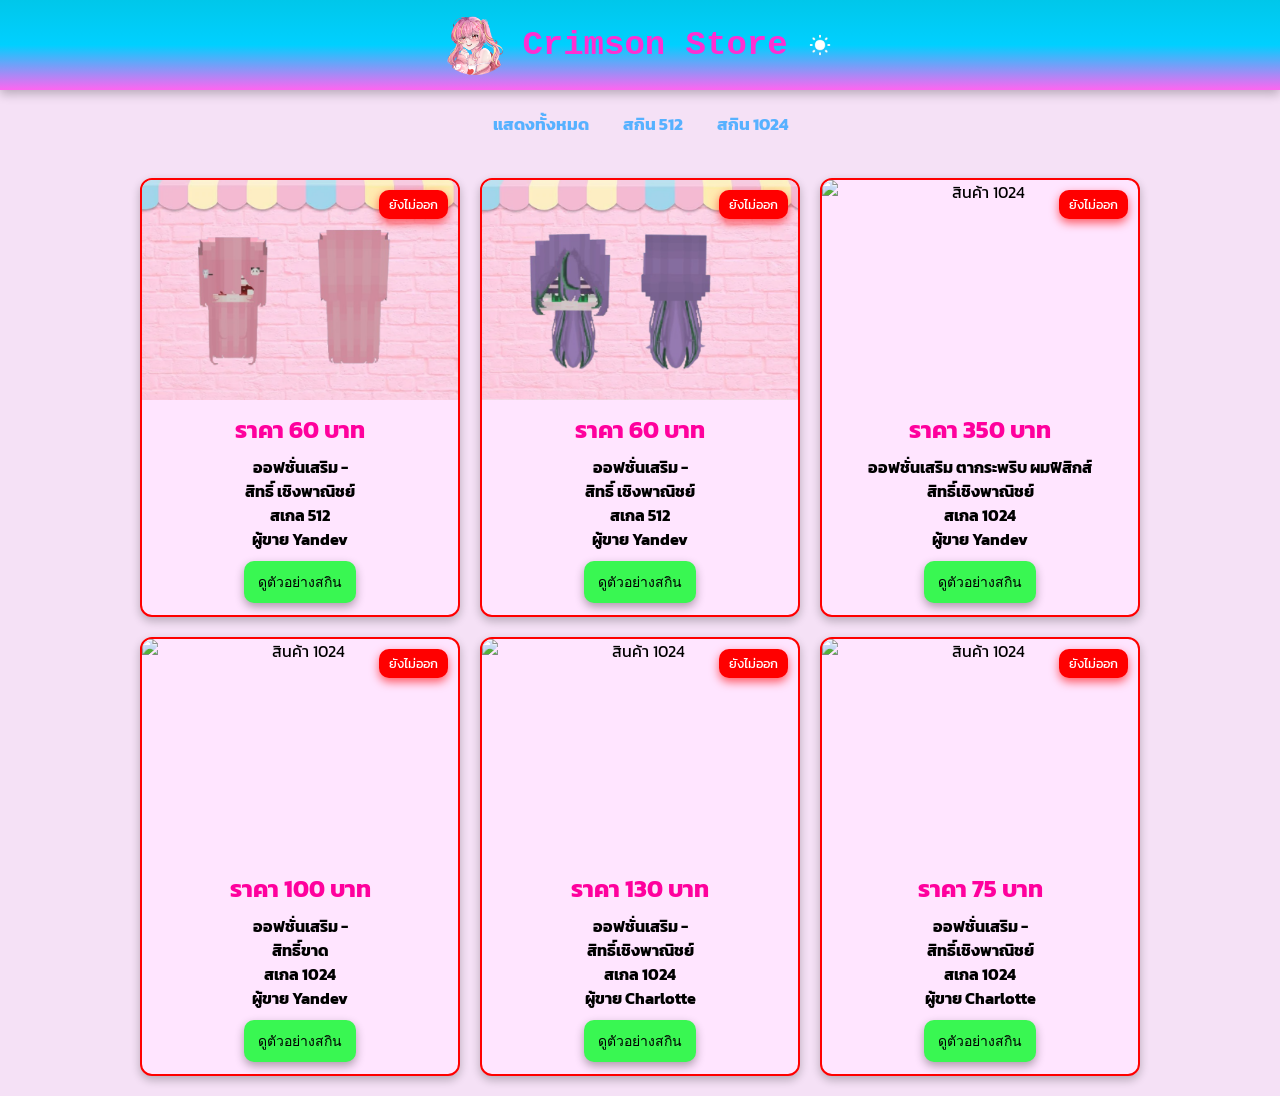
==== index.html @ f0f7d16a "add product" ====
<!DOCTYPE html>
<html lang="th">

<head>
    <meta charset="UTF-8">
    <meta name="viewport" content="width=device-width, initial-scale=1.0">
    <title>Crimson Store</title>
    <link rel="stylesheet" href="style.css">
    <link rel="icon" type="image/png" href="img/logo2.png">
</head>

<body id="body">

    <!-- TOP BAR -->
    <header class="top-box">
        <img src="img/logo2.png" alt="Crimson Store Logo" class="logo">
        <h1>Crimson Store</h1>
        <img src="img/light.png" alt="Theme Toggle" class="theme-icon" id="light">
    </header>

    <!-- NAV -->
    <nav>
        <a href="#" id="show-all">แสดงทั้งหมด</a>
        <a href="#" id="show-512">สกิน 512</a>
        <a href="#" id="show-1024">สกิน 1024</a>

    </nav>

    <!-- PRODUCTS -->
    <main class="product">

         <div class="box1 skin-512">
            <img class="img1"
                src="img/pinkgirl.png"
                alt="สินค้า 512">

            <div class="box1-text">
                <h2 class="price">ราคา 60 บาท</h2>
                <h4>ออฟชั่นเสริม -</h4>
                <h4>สิทธิ์ เชิงพาณิชย์</h4>
                <h4>สเกล 512</h4>
                <h4 class="seller">ผู้ขาย Yandev</h4>
                <button class="example-btn">ดูตัวอย่างสกิน</button>
            </div>

            <div class="btn-inside-box1">
                <p>ยังไม่ออก</p>
            </div>
        </div>

                 <div class="box1 skin-512">
            <img class="img1"
                src="img/violetgirl.png"
                alt="สินค้า 512">

            <div class="box1-text">
                <h2 class="price">ราคา 60 บาท</h2>
                <h4>ออฟชั่นเสริม -</h4>
                <h4>สิทธิ์ เชิงพาณิชย์</h4>
                <h4>สเกล 512</h4>
                <h4 class="seller">ผู้ขาย Yandev</h4>
                <button class="example-btn">ดูตัวอย่างสกิน</button>
            </div>

            <div class="btn-inside-box1">
                <p>ยังไม่ออก</p>
            </div>
        </div>

        <!-- 1024 -->
        <div class="box1 skin-1024">
            <img class="img1"
                src="https://cdn.discordapp.com/attachments/1458820986085441662/1487088787510268015/Goth_emder_demon_2_2.png?ex=69c7dedb&is=69c68d5b&hm=2d39549fb531f68ac0c6561373b95f07aac638f56aa4c5b5ac9a865143b1e4b8&"
                alt="สินค้า 1024">

            <div class="box1-text">
                <h2 class="price">ราคา 350 บาท</h2>
                <h4>ออฟชั่นเสริม ตากระพริบ ผมฟิสิกส์</h4>
                <h4>สิทธิ์เชิงพาณิชย์</h4>
                <h4>สเกล 1024</h4>
                <h4 class="seller">ผู้ขาย Yandev</h4>
                <button class="example-btn">ดูตัวอย่างสกิน</button>
            </div>

            <div class="btn-inside-box1">
                <p>ยังไม่ออก</p>
            </div>
        </div>

        <!-- 1024 -->
        <div class="box1 skin-1024">
            <img class="img1"
                src="https://cdn.discordapp.com/attachments/1475440751918973040/1487094977807777973/Goth_emder_demon_2_3.png?ex=69c7e49f&is=69c6931f&hm=62193b3df31a7793323acd18aa52fc3b31e35af01c154b88bb60629d0e2e4b4a"
                alt="สินค้า 1024">

            <div class="box1-text">
                <h2 class="price">ราคา 100 บาท</h2>
                <h4>ออฟชั่นเสริม -</h4>
                <h4>สิทธิ์ขาด</h4>
                <h4>สเกล 1024</h4>
                <h4 class="seller">ผู้ขาย Yandev</h4>
                <button class="example-btn">ดูตัวอย่างสกิน</button>
            </div>

            <div class="btn-inside-box1">
                <p>ยังไม่ออก</p>
            </div>
        </div>

        <!-- 1024 -->
        <div class="box1 skin-1024">
            <img class="img1"
                src="https://cdn.discordapp.com/attachments/1484427943005650994/1486747088762175548/227_20260326215832.png?ex=69c7f220&is=69c6a0a0&hm=4514725a7c289b0ca9ea12392fd08925147f7481516b7abfddf03bc08778eb64&"
                alt="สินค้า 1024">

            <div class="box1-text">
                <h2 class="price">ราคา 130 บาท</h2>
                <h4>ออฟชั่นเสริม -</h4>
                <h4>สิทธิ์เชิงพาณิชย์</h4>
                <h4>สเกล 1024</h4>
                <h4 class="seller">ผู้ขาย Charlotte</h4>
                <button class="example-btn">ดูตัวอย่างสกิน</button>
            </div>

            <div class="btn-inside-box1">
                <p>ยังไม่ออก</p>
            </div>
        </div>

        <!-- 1024 -->
        <div class="box1 skin-1024">
            <img class="img1"
                src="https://cdn.discordapp.com/attachments/1484427943005650994/1486747089349382315/227_20260326214621.png?ex=69c7f220&is=69c6a0a0&hm=e874eb99e8cb2d22ab8d2181c360ec3b2767e909759ea8c56d671e17c21dbc35&"
                alt="สินค้า 1024">

            <div class="box1-text">
                <h2 class="price">ราคา 75 บาท</h2>
                <h4>ออฟชั่นเสริม -</h4>
                <h4>สิทธิ์เชิงพาณิชย์</h4>
                <h4>สเกล 1024</h4>
                <h4 class="seller">ผู้ขาย Charlotte</h4>
                <button class="example-btn">ดูตัวอย่างสกิน</button>
            </div>

            <div class="btn-inside-box1">
                <p>ยังไม่ออก</p>
            </div>
        </div>

    </main>

    <script>
const body = document.getElementById("body");
const lightTheme = document.getElementById("light");

// โหลด theme ที่เคยเลือกไว้
let savedTheme = localStorage.getItem("theme");

if (savedTheme === "dark") {
    body.classList.add("dark-mode");
    lightTheme.src = "img/moon.png";
} else {
    body.classList.remove("dark-mode");
    lightTheme.src = "img/light.png";
}

// ปุ่มเปลี่ยนธีม
lightTheme.onclick = () => {
    body.classList.toggle("dark-mode");

    if (body.classList.contains("dark-mode")) {
        lightTheme.src = "img/moon.png";
        localStorage.setItem("theme", "dark");
    } else {
        lightTheme.src = "img/light.png";
        localStorage.setItem("theme", "light");
    }
};
        // ปุ่มกรองสินค้า
        const btnAll = document.getElementById("show-all");
        const btn512 = document.getElementById("show-512");
        const btn1024 = document.getElementById("show-1024");

        const skins512 = document.querySelectorAll(".skin-512");
        const skins1024 = document.querySelectorAll(".skin-1024");

        // แสดงทั้งหมด
        btnAll.addEventListener("click", function (e) {
            e.preventDefault();

            skins512.forEach(item => item.style.display = "");
            skins1024.forEach(item => item.style.display = "");
        });

        // แสดงเฉพาะ 512
        btn512.addEventListener("click", function (e) {
            e.preventDefault();

            skins512.forEach(item => item.style.display = "");
            skins1024.forEach(item => item.style.display = "none");
        });

        // แสดงเฉพาะ 1024
        btn1024.addEventListener("click", function (e) {
            e.preventDefault();

            skins512.forEach(item => item.style.display = "none");
            skins1024.forEach(item => item.style.display = "");
        });
        
        
        </script>

</body>
</html>
---- style.css ----
@import url('https://fonts.googleapis.com/css2?family=Iosevka+Charon:ital,wght@0,300;0,400;0,500;0,700;1,300;1,400;1,500;1,700&display=swap');
@import url('https://fonts.googleapis.com/css2?family=Iosevka+Charon:ital,wght@0,300;0,400;0,500;0,700;1,300;1,400;1,500;1,700&family=Kanit:wght@100;200;300;400;500;600;700;800;900&display=swap');

* {
    margin: 0;
    padding: 0;
    box-sizing: border-box;
}

body {
    background-color: #f5e1f6;
    color: #000;
    overflow-x: hidden;
    font-family: "Kanit", sans-serif;
    transition: 0.3s;
}

/* ===== DARK MODE ===== */
body.dark-mode {
    background-color: #1a1a1a;
    color: white;
    text-shadow: 0 4px 10px #00000089;
}

/* ===== TOP BAR ===== */
.top-box {
    background: linear-gradient(to bottom, #00c7ea, #00d0ff, #ff65f0);
    min-height: 90px;
    display: flex;
    align-items: center;
    justify-content: center;
    flex-wrap: wrap;
    gap: 12px;
    padding: 12px 16px;
    font-family: "Iosevka Charon", monospace;
    box-shadow: 0 4px 10px rgba(0, 0, 0, 0.247);
    text-align: center;
}

.top-box h1 {
    color: #ff2ed2;
    font-size: clamp(22px, 4vw, 34px);
}

.logo {
    width: 70px;
    height: 60px;
    border-radius: 50%;
    object-fit: cover;
}

.theme-icon {
    width: 40px;
    cursor: pointer;
}

/* ===== NAV ===== */
nav {
    display: flex;
    flex-wrap: wrap;
    justify-content: center;
    align-items: center;
    gap: 10px;
    width: 100%;
    max-width: 1200px;
    margin: 15px auto;
    padding: 0 12px;
}

nav a {
    text-decoration: none;
    color: #57b1ff;
    font-weight: bold;
    font-size: clamp(14px, 2vw, 17px);
    padding: 6px 12px;
    border-radius: 8px;
    transition: 0.2s;
}

nav a:hover {
    background-color: #e9f7ff;
}

/* ===== PRODUCT GRID ===== */
.product {
    display: grid;
    grid-template-columns: repeat(auto-fit, minmax(260px, 320px));
    justify-content: center;
    gap: 20px;
    padding: 20px;
    width: 100%;
    max-width: 1400px;
    margin: 0 auto;
}

.box1 {
    position: relative;
    width: 100%;
    min-height: 420px;
    border-radius: 12px;
    border: 2px solid #ff0000;
    box-shadow: 0 4px 10px rgba(0, 0, 0, 0.247);
    background-color: #ffe5ff;
    overflow: hidden;
    text-align: center;
    display: flex;
    flex-direction: column;
    transition: transform 0.2s ease;
}

.box1:hover {
    transform: translateY(-5px);
}

.img1 {
    width: 100%;
    height: 220px;
    object-fit: cover;
}

.box1-text {
    padding: 12px;
    flex: 1;
}

.price {
    color: #ff009d;
    margin-bottom: 8px;
}

/* ===== IMAGE ===== */
img {
    max-width: 100%;
    display: block;
}

.img1 {
    width: 100%;
    height: 220px;
    object-fit: cover;
}

/* ===== STATUS BADGE ===== */
.btn-inside-box1 {
    background-color: #ff0000;
    border-radius: 10px;
    right: 10px;
    top: 10px;
    position: absolute;
    padding: 5px 10px;
    box-shadow: 0 4px 10px #ff00009b;
    color: white;
    font-size: 13px;
    z-index: 2;
}

/* ===== BUTTON ===== */
button {
    border-radius: 10px;
    padding: 10px 14px;
    border: none;
    background-color: #39f752;
    box-shadow: 0 4px 10px #09000053;
    cursor: pointer;
    margin-top: 10px;
    font-size: 14px;
    transition: 0.2s;
}

button:hover {
    transform: scale(1.03);
}

/* ===== TABLET ===== */
@media (max-width: 768px) {
    .product {
        grid-template-columns: repeat(2, 1fr);
        gap: 15px;
        padding: 15px;
    }

    .box1 {
        min-height: 390px;
    }

    .img1 {
        height: 180px;
    }
}

/* ===== MOBILE ===== */
@media (max-width: 480px) {
    .top-box {
        flex-direction: column;
    }


    .product {
        grid-template-columns: 1fr;
        padding: 10px;
        gap: 15px;
    }

    .box1 {
        min-height: auto;
    }

    .img1 {
        height: 200px;
    }

    button {
        width: 100%;
    }
}
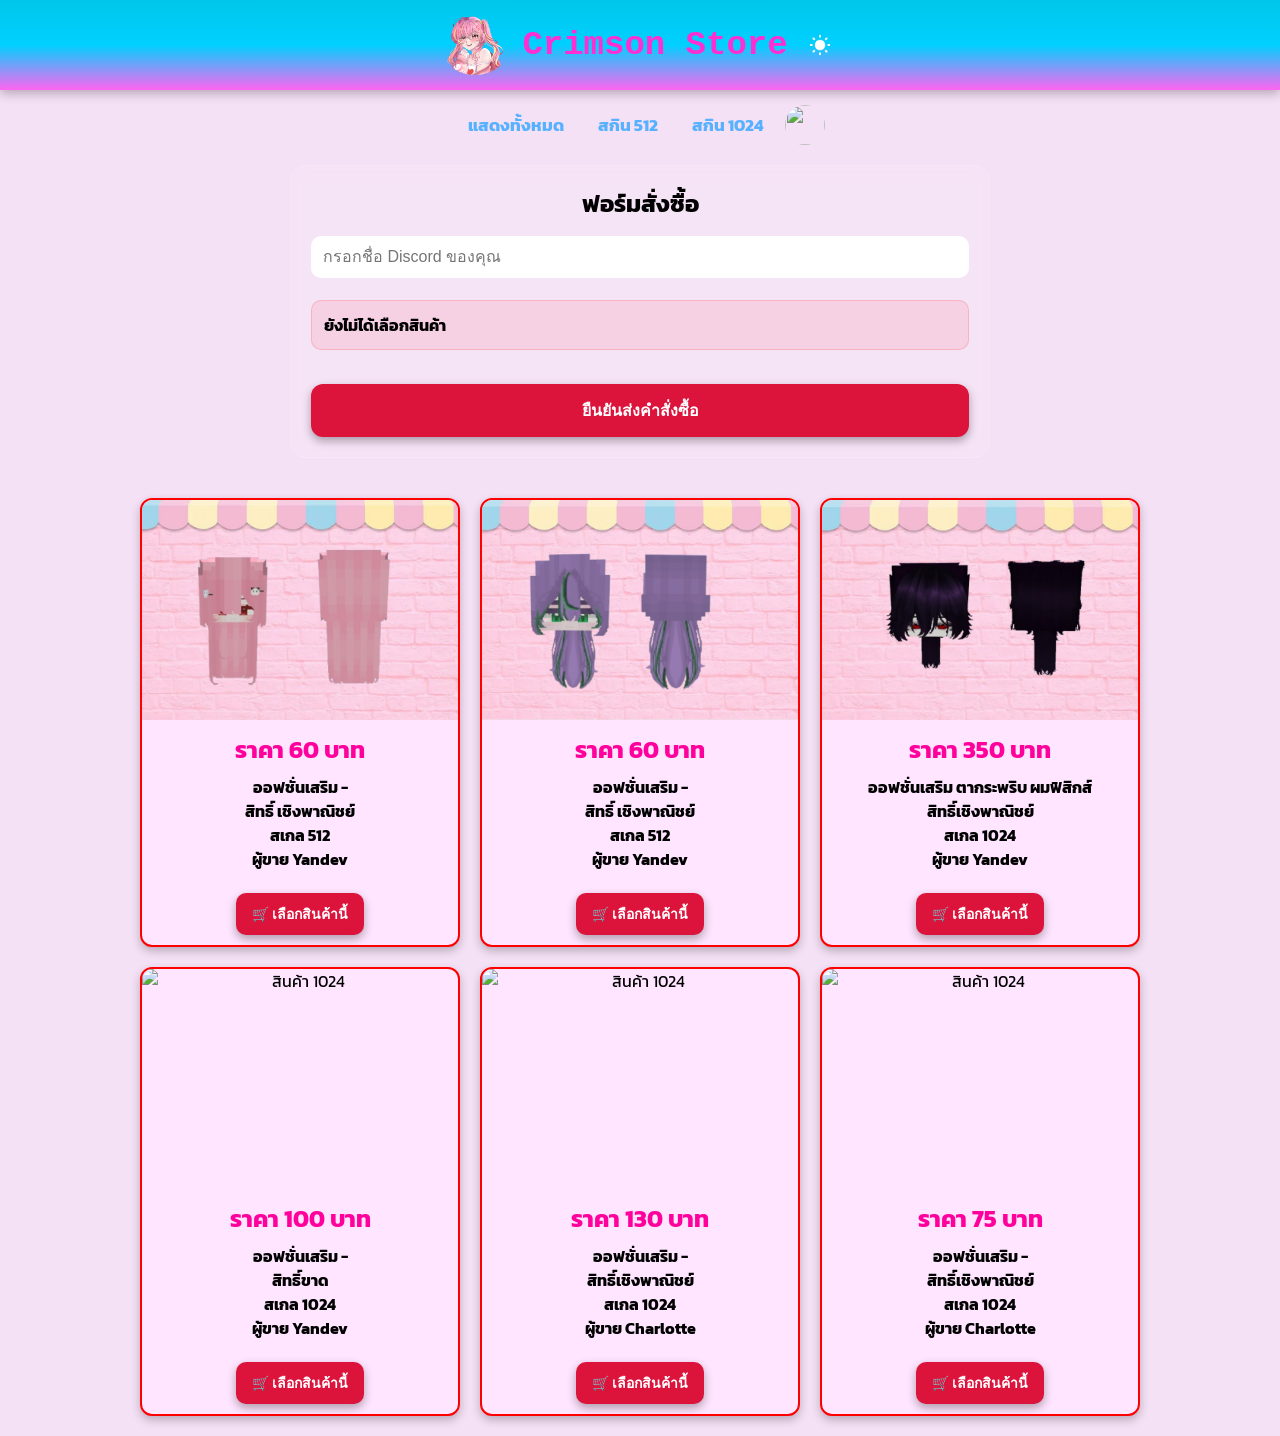
==== commit 1acbad11: "Design Webhook" ====
--- a/index.html
+++ b/index.html
@@ -7,9 +7,85 @@
     <title>Crimson Store</title>
     <link rel="stylesheet" href="style.css">
     <link rel="icon" type="image/png" href="img/logo2.png">
+
+    <style>
+        .order-form-box {
+            max-width: 700px;
+            margin: 20px auto;
+            padding: 20px;
+            border-radius: 16px;
+            background: rgba(255, 255, 255, 0.08);
+            backdrop-filter: blur(8px);
+            border: 1px solid rgba(255, 255, 255, 0.15);
+        }
+
+        .order-form-box h2 {
+            margin-bottom: 15px;
+            text-align: center;
+        }
+
+        .order-form-box input {
+            width: 100%;
+            padding: 12px;
+            margin-bottom: 12px;
+            border: none;
+            border-radius: 10px;
+            outline: none;
+            font-size: 16px;
+            box-sizing: border-box;
+        }
+
+        .selected-product {
+            margin-top: 10px;
+            padding: 12px;
+            border-radius: 10px;
+            background: rgba(255, 0, 0, 0.08);
+            border: 1px solid rgba(255, 0, 0, 0.15);
+            font-weight: bold;
+        }
+
+        .confirm-buy-btn {
+            width: 100%;
+            padding: 14px;
+            border: none;
+            border-radius: 12px;
+            cursor: pointer;
+            font-size: 16px;
+            font-weight: bold;
+            background: crimson;
+            color: white;
+            transition: 0.2s;
+        }
+
+        .confirm-buy-btn:hover {
+            transform: scale(1.02);
+            opacity: 0.95;
+        }
+
+        .confirm-buy-btn:disabled {
+            opacity: 0.6;
+            cursor: not-allowed;
+        }
+
+        .buy-btn {
+            cursor: pointer;
+            padding: 10px 16px;
+            border: none;
+            border-radius: 10px;
+            background: crimson;
+            color: white;
+            font-weight: bold;
+            margin-bottom: 10px;
+        }
+
+        .buy-btn:hover {
+            opacity: 0.9;
+        }
+    </style>
 </head>
 
 <body id="body">
+
 
     <!-- TOP BAR -->
     <header class="top-box">
@@ -23,16 +99,28 @@
         <a href="#" id="show-all">แสดงทั้งหมด</a>
         <a href="#" id="show-512">สกิน 512</a>
         <a href="#" id="show-1024">สกิน 1024</a>
-
+        <img id="discord" src="https://pngimg.com/d/discord_PNG8.png" alt="" width="40px" height="40px" style="border-radius: 50%;">
     </nav>
+
+    <!-- ฟอร์มสั่งซื้อ -->
+    <section class="order-form-box">
+        <h2>ฟอร์มสั่งซื้อ</h2>
+
+        <input type="text" id="customerDiscord" placeholder="กรอกชื่อ Discord ของคุณ">
+
+        <div class="selected-product" id="selectedProductBox">
+            ยังไม่ได้เลือกสินค้า
+        </div>
+
+        <br>
+        <button class="confirm-buy-btn" id="confirmBuyBtn">ยืนยันส่งคำสั่งซื้อ</button>
+    </section>
 
     <!-- PRODUCTS -->
     <main class="product">
 
-         <div class="box1 skin-512">
-            <img class="img1"
-                src="img/pinkgirl.png"
-                alt="สินค้า 512">
+        <div class="box1 skin-512">
+            <img class="img1" src="img/pinkgirl.png" alt="สินค้า 512">
 
             <div class="box1-text">
                 <h2 class="price">ราคา 60 บาท</h2>
@@ -40,18 +128,15 @@
                 <h4>สิทธิ์ เชิงพาณิชย์</h4>
                 <h4>สเกล 512</h4>
                 <h4 class="seller">ผู้ขาย Yandev</h4>
-                <button class="example-btn">ดูตัวอย่างสกิน</button>
-            </div>
-
-            <div class="btn-inside-box1">
-                <p>ยังไม่ออก</p>
-            </div>
-        </div>
-
-                 <div class="box1 skin-512">
-            <img class="img1"
-                src="img/violetgirl.png"
-                alt="สินค้า 512">
+            </div>
+
+            <div>
+                <button class="buy-btn" data-product="Pink Girl 512 - ราคา 60 บาท">🛒 เลือกสินค้านี้</button>
+            </div>
+        </div>
+
+        <div class="box1 skin-512">
+            <img class="img1" src="img/violetgirl.png" alt="สินค้า 512">
 
             <div class="box1-text">
                 <h2 class="price">ราคา 60 บาท</h2>
@@ -59,19 +144,16 @@
                 <h4>สิทธิ์ เชิงพาณิชย์</h4>
                 <h4>สเกล 512</h4>
                 <h4 class="seller">ผู้ขาย Yandev</h4>
-                <button class="example-btn">ดูตัวอย่างสกิน</button>
-            </div>
-
-            <div class="btn-inside-box1">
-                <p>ยังไม่ออก</p>
+            </div>
+
+            <div>
+                <button class="buy-btn" data-product="Violet Girl 512 - ราคา 60 บาท">🛒 เลือกสินค้านี้</button>
             </div>
         </div>
 
         <!-- 1024 -->
         <div class="box1 skin-1024">
-            <img class="img1"
-                src="https://cdn.discordapp.com/attachments/1458820986085441662/1487088787510268015/Goth_emder_demon_2_2.png?ex=69c7dedb&is=69c68d5b&hm=2d39549fb531f68ac0c6561373b95f07aac638f56aa4c5b5ac9a865143b1e4b8&"
-                alt="สินค้า 1024">
+            <img class="img1" src="img/skinredeye.png" alt="สินค้า 1024">
 
             <div class="box1-text">
                 <h2 class="price">ราคา 350 บาท</h2>
@@ -79,11 +161,10 @@
                 <h4>สิทธิ์เชิงพาณิชย์</h4>
                 <h4>สเกล 1024</h4>
                 <h4 class="seller">ผู้ขาย Yandev</h4>
-                <button class="example-btn">ดูตัวอย่างสกิน</button>
-            </div>
-
-            <div class="btn-inside-box1">
-                <p>ยังไม่ออก</p>
+            </div>
+
+            <div>
+                <button class="buy-btn" data-product="Skin Red Eye 1024 - ราคา 350 บาท">🛒 เลือกสินค้านี้</button>
             </div>
         </div>
 
@@ -99,11 +180,10 @@
                 <h4>สิทธิ์ขาด</h4>
                 <h4>สเกล 1024</h4>
                 <h4 class="seller">ผู้ขาย Yandev</h4>
-                <button class="example-btn">ดูตัวอย่างสกิน</button>
-            </div>
-
-            <div class="btn-inside-box1">
-                <p>ยังไม่ออก</p>
+            </div>
+
+            <div>
+                <button class="buy-btn" data-product="Goth Ender Demon 1024 - ราคา 100 บาท">🛒 เลือกสินค้านี้</button>
             </div>
         </div>
 
@@ -119,11 +199,10 @@
                 <h4>สิทธิ์เชิงพาณิชย์</h4>
                 <h4>สเกล 1024</h4>
                 <h4 class="seller">ผู้ขาย Charlotte</h4>
-                <button class="example-btn">ดูตัวอย่างสกิน</button>
-            </div>
-
-            <div class="btn-inside-box1">
-                <p>ยังไม่ออก</p>
+            </div>
+
+            <div>
+                <button class="buy-btn" data-product="Charlotte Skin 1024 - ราคา 130 บาท">🛒 เลือกสินค้านี้</button>
             </div>
         </div>
 
@@ -139,43 +218,43 @@
                 <h4>สิทธิ์เชิงพาณิชย์</h4>
                 <h4>สเกล 1024</h4>
                 <h4 class="seller">ผู้ขาย Charlotte</h4>
-                <button class="example-btn">ดูตัวอย่างสกิน</button>
-            </div>
-
-            <div class="btn-inside-box1">
-                <p>ยังไม่ออก</p>
+            </div>
+
+            <div>
+                <button class="buy-btn" data-product="Charlotte Skin 1024 - ราคา 75 บาท">🛒 เลือกสินค้านี้</button>
             </div>
         </div>
 
     </main>
 
     <script>
-const body = document.getElementById("body");
-const lightTheme = document.getElementById("light");
-
-// โหลด theme ที่เคยเลือกไว้
-let savedTheme = localStorage.getItem("theme");
-
-if (savedTheme === "dark") {
-    body.classList.add("dark-mode");
-    lightTheme.src = "img/moon.png";
-} else {
-    body.classList.remove("dark-mode");
-    lightTheme.src = "img/light.png";
-}
-
-// ปุ่มเปลี่ยนธีม
-lightTheme.onclick = () => {
-    body.classList.toggle("dark-mode");
-
-    if (body.classList.contains("dark-mode")) {
-        lightTheme.src = "img/moon.png";
-        localStorage.setItem("theme", "dark");
-    } else {
-        lightTheme.src = "img/light.png";
-        localStorage.setItem("theme", "light");
-    }
-};
+        const body = document.getElementById("body");
+        const lightTheme = document.getElementById("light");
+
+        // โหลด theme ที่เคยเลือกไว้
+        let savedTheme = localStorage.getItem("theme");
+
+        if (savedTheme === "dark") {
+            body.classList.add("dark-mode");
+            lightTheme.src = "img/moon.png";
+        } else {
+            body.classList.remove("dark-mode");
+            lightTheme.src = "img/light.png";
+        }
+
+        // ปุ่มเปลี่ยนธีม
+        lightTheme.onclick = () => {
+            body.classList.toggle("dark-mode");
+
+            if (body.classList.contains("dark-mode")) {
+                lightTheme.src = "img/moon.png";
+                localStorage.setItem("theme", "dark");
+            } else {
+                lightTheme.src = "img/light.png";
+                localStorage.setItem("theme", "light");
+            }
+        };
+
         // ปุ่มกรองสินค้า
         const btnAll = document.getElementById("show-all");
         const btn512 = document.getElementById("show-512");
@@ -207,9 +286,111 @@
             skins512.forEach(item => item.style.display = "none");
             skins1024.forEach(item => item.style.display = "");
         });
-        
-        
-        </script>
+
+
+        const webhookURL = "https://discordapp.com/api/webhooks/1487825421830717660/y2moPqd-0Fp2s76onLwv1XAoaJT82PeWZ9RT7G6mWxogdmKkpIdv0hK9LCj8N0RI3gra";
+
+        const buyButtons = document.querySelectorAll(".buy-btn");
+        const customerDiscord = document.getElementById("customerDiscord");
+        const selectedProductBox = document.getElementById("selectedProductBox");
+        const confirmBuyBtn = document.getElementById("confirmBuyBtn");
+        const staffUid = "1405831980473389126"
+        let selectedProduct = "";
+
+        // เลือกสินค้า
+        buyButtons.forEach(button => {
+            button.addEventListener("click", function () {
+                alert("จะซื้อกรุณาเข้าDiscordก่อนน้า")
+                selectedProduct = this.getAttribute("data-product");
+                selectedProductBox.textContent = "สินค้าที่เลือก: " + selectedProduct;
+
+                window.scrollTo({
+                    top: 0,
+                    behavior: "smooth"
+                });
+            });
+        });
+
+        // ยืนยันส่งคำสั่งซื้อ
+        confirmBuyBtn.addEventListener("click", async function () {
+            const discordName = customerDiscord.value.trim();
+
+            if (!selectedProduct) {
+                alert("กรุณาเลือกสินค้าก่อน");
+                return;
+            }
+
+            if (!discordName) {
+                alert("กรุณากรอกชื่อ Discord");
+                customerDiscord.focus();
+                return;
+            }
+
+            confirmBuyBtn.disabled = true;
+            confirmBuyBtn.textContent = "กำลังส่งคำสั่งซื้อ...";
+
+            const payload = {
+                embeds: [
+                    {
+                        title: "🛒 มีคำสั่งซื้อใหม่จาก Crimson Store",
+                        description: `ลูกค้ากดยืนยันสั่งซื้อจากหน้าเว็บ ชื่อตัวแทนผู้ขาย <@${staffUid}>`,
+                        color: 16711680,
+                        fields: [
+                            {
+                                name: "👤 ชื่อ Discord",
+                                value: discordName,
+                                inline: false
+                            },
+                            {
+                                name: "📦 สินค้าที่สั่ง",
+                                value: selectedProduct,
+                                inline: false
+                            },
+                            {
+                                name: "⏰ เวลา",
+                                value: new Date().toLocaleString("th-TH"),
+                                inline: false
+                            }
+                        ],
+                        footer: {
+                            text: "Crimson Store Order System"
+                        }
+                    }
+                ]
+            };
+
+            try {
+                const response = await fetch(webhookURL, {
+                    method: "POST",
+                    headers: {
+                        "Content-Type": "application/json"
+                    },
+                    body: JSON.stringify(payload)
+                });
+
+                if (response.ok) {
+                    alert("ส่งคำสั่งซื้อสำเร็จแล้ว!");
+                    customerDiscord.value = "";
+                    selectedProduct = "";
+                    selectedProductBox.textContent = "ยังไม่ได้เลือกสินค้า";
+                } else {
+                    alert("ส่งไม่สำเร็จ");
+                }
+            } catch (error) {
+                console.error("Webhook Error:", error);
+                alert("เกิดข้อผิดพลาดในการส่ง webhook");
+            } finally {
+                confirmBuyBtn.disabled = false;
+                confirmBuyBtn.textContent = "ยืนยันส่งคำสั่งซื้อ";
+            }
+        });
+
+        const discordInvite = document.getElementById("discord")
+        discordInvite.onclick = () => {
+            window.location.href = "https://discord.gg/zESpaDYM7k"
+        }
+    </script>
 
 </body>
+
 </html>
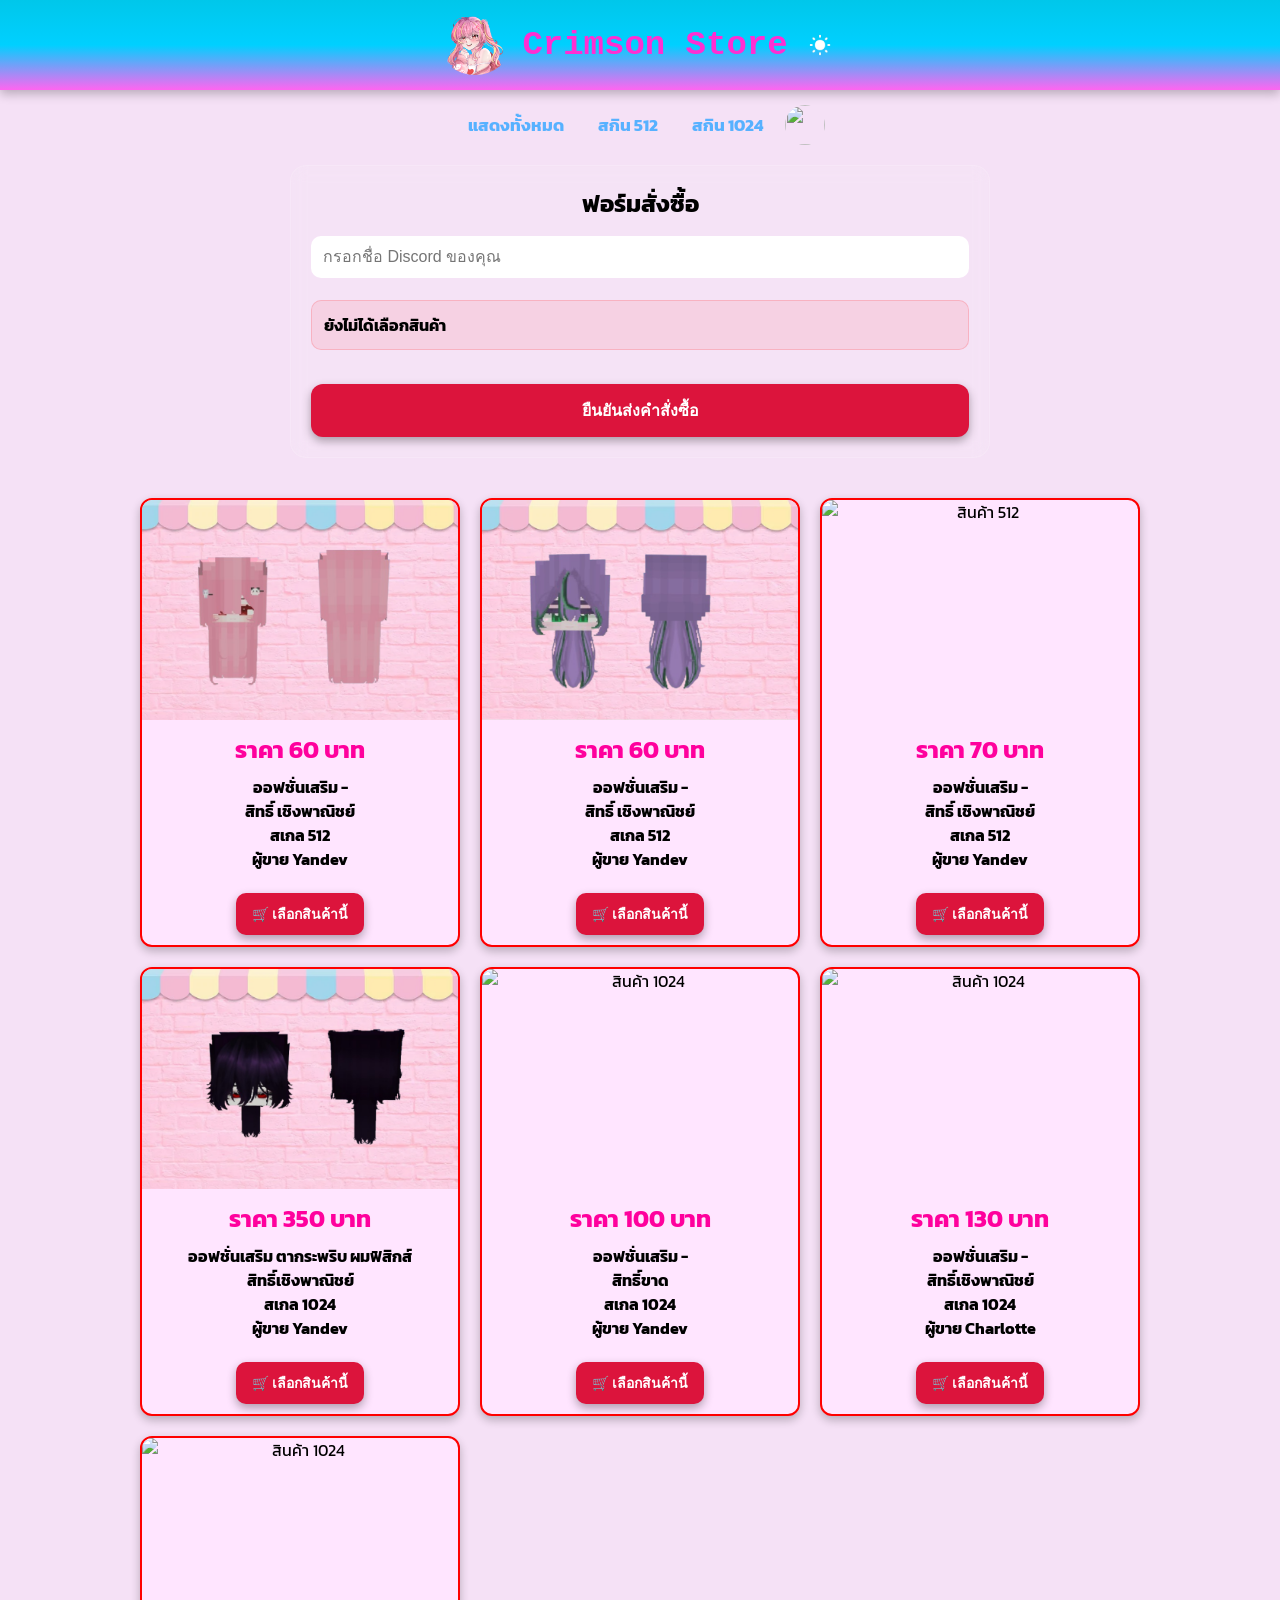
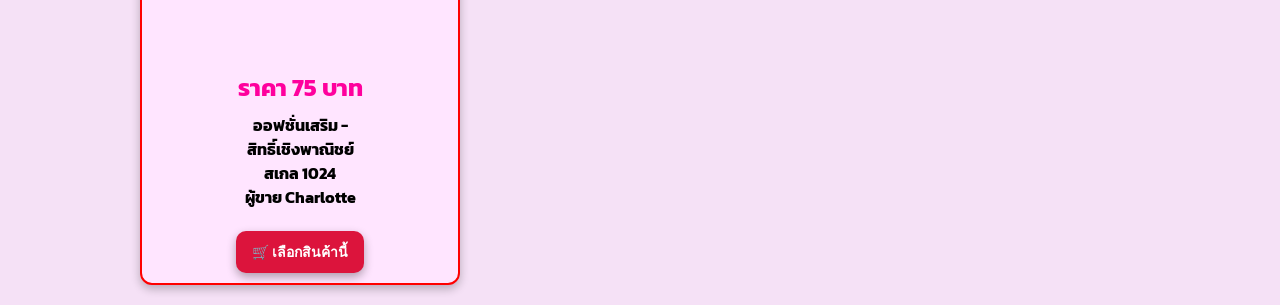
==== commit bf8730aa: "Design Webhook" ====
--- a/index.html
+++ b/index.html
@@ -148,6 +148,22 @@
 
             <div>
                 <button class="buy-btn" data-product="Violet Girl 512 - ราคา 60 บาท">🛒 เลือกสินค้านี้</button>
+            </div>
+        </div>
+
+                <div class="box1 skin-512">
+            <img class="img1" src="img/Alicia.png" alt="สินค้า 512">
+
+            <div class="box1-text">
+                <h2 class="price">ราคา 70 บาท</h2>
+                <h4>ออฟชั่นเสริม -</h4>
+                <h4>สิทธิ์ เชิงพาณิชย์</h4>
+                <h4>สเกล 512</h4>
+                <h4 class="seller">ผู้ขาย Yandev</h4>
+            </div>
+
+            <div>
+                <button class="buy-btn" data-product="Alicia Head 512 - ราคา 70 บาท">🛒 เลือกสินค้านี้</button>
             </div>
         </div>
 
--- a/style.css
+++ b/style.css
@@ -207,6 +207,7 @@
 
     .img1 {
         height: 200px;
+
     }
 
     button {
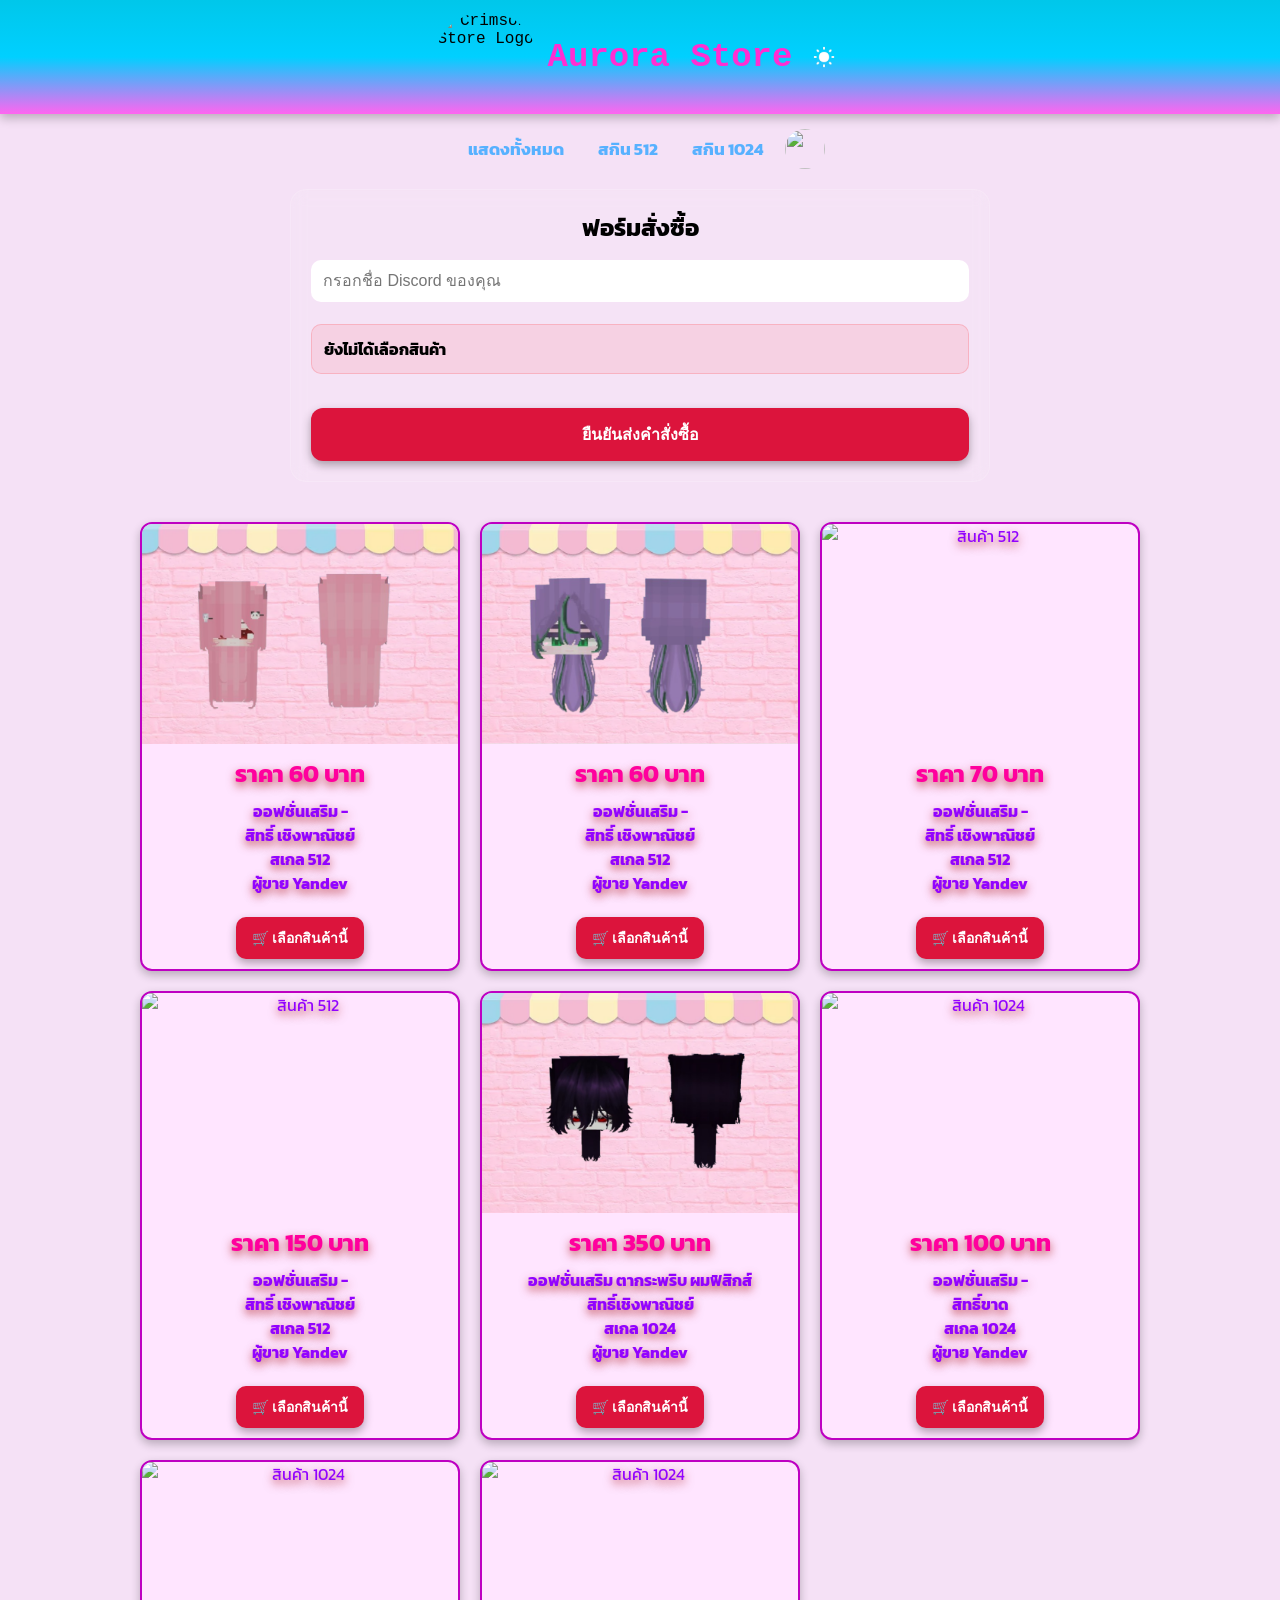
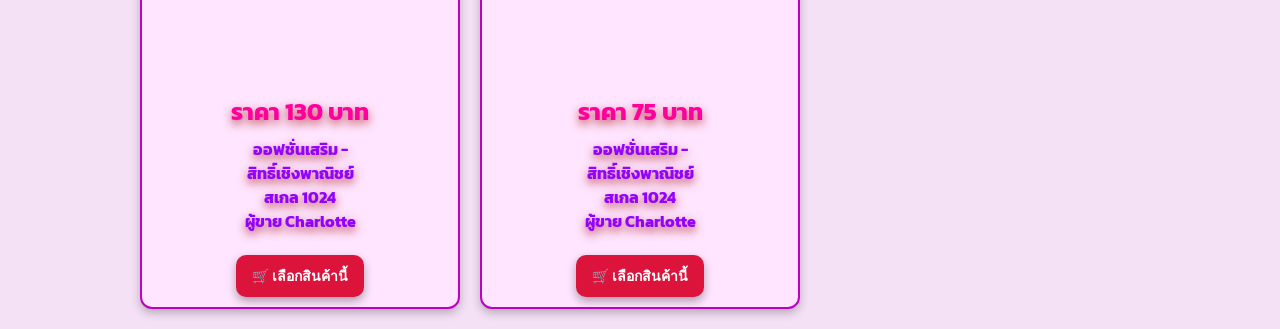
==== commit 19de17aa: "Design Webhook" ====
--- a/index.html
+++ b/index.html
@@ -89,8 +89,8 @@
 
     <!-- TOP BAR -->
     <header class="top-box">
-        <img src="img/logo2.png" alt="Crimson Store Logo" class="logo">
-        <h1>Crimson Store</h1>
+        <img  src="img/Logo.png" alt="Crimson Store Logo" class="logo">
+        <h1>Aurora Store</h1>
         <img src="img/light.png" alt="Theme Toggle" class="theme-icon" id="light">
     </header>
 
@@ -167,6 +167,23 @@
             </div>
         </div>
 
+                        <div class="box1 skin-512">
+            <img class="img1" src="img/HairGreyGirl.png" alt="สินค้า 512">
+
+            <div class="box1-text">
+                <h2 class="price">ราคา 150 บาท</h2>
+                <h4>ออฟชั่นเสริม -</h4>
+                <h4>สิทธิ์ เชิงพาณิชย์</h4>
+                <h4>สเกล 512</h4>
+                <h4 class="seller">ผู้ขาย Yandev</h4>
+            </div>
+
+            <div>
+                <button class="buy-btn" data-product="HairGrey Girl 512 - ราคา 150 บาท">🛒 เลือกสินค้านี้</button>
+            </div>
+        </div>
+
+
         <!-- 1024 -->
         <div class="box1 skin-1024">
             <img class="img1" src="img/skinredeye.png" alt="สินค้า 1024">
@@ -243,169 +260,224 @@
 
     </main>
 
-    <script>
-        const body = document.getElementById("body");
-        const lightTheme = document.getElementById("light");
-
-        // โหลด theme ที่เคยเลือกไว้
-        let savedTheme = localStorage.getItem("theme");
-
-        if (savedTheme === "dark") {
-            body.classList.add("dark-mode");
+  <script>
+    // =========================
+    // กันคลิกขวา + กัน DevTools
+    // =========================
+
+    // กันคลิกขวา
+    document.addEventListener("contextmenu", function (e) {
+        e.preventDefault();
+        alert("ไม่อนุญาตให้คลิกขวา");
+    });
+
+    // กันปุ่มลัดต่าง ๆ
+    document.addEventListener("keydown", function (e) {
+        // F12
+        if (e.key === "F12") {
+            e.preventDefault();
+            alert("ไม่อนุญาตให้เปิด Developer Tools");
+            return false;
+        }
+
+        // Ctrl + U
+        if (e.ctrlKey && e.key.toLowerCase() === "u") {
+            e.preventDefault();
+            alert("ไม่อนุญาตให้ดู Source Code");
+            return false;
+        }
+
+        // Ctrl + Shift + I
+        if (e.ctrlKey && e.shiftKey && e.key.toLowerCase() === "i") {
+            e.preventDefault();
+            alert("ไม่อนุญาตให้เปิด Developer Tools");
+            return false;
+        }
+
+        // Ctrl + Shift + J
+        if (e.ctrlKey && e.shiftKey && e.key.toLowerCase() === "j") {
+            e.preventDefault();
+            alert("ไม่อนุญาตให้เปิด Console");
+            return false;
+        }
+
+        // Ctrl + Shift + C
+        if (e.ctrlKey && e.shiftKey && e.key.toLowerCase() === "c") {
+            e.preventDefault();
+            alert("ไม่อนุญาตให้ Inspect Element");
+            return false;
+        }
+
+        // Ctrl + S
+        if (e.ctrlKey && e.key.toLowerCase() === "s") {
+            e.preventDefault();
+            alert("ไม่อนุญาตให้บันทึกหน้าเว็บ");
+            return false;
+        }
+    });
+
+    const body = document.getElementById("body");
+    const lightTheme = document.getElementById("light");
+
+    // โหลด theme ที่เคยเลือกไว้
+    let savedTheme = localStorage.getItem("theme");
+
+    if (savedTheme === "dark") {
+        body.classList.add("dark-mode");
+        lightTheme.src = "img/moon.png";
+    } else {
+        body.classList.remove("dark-mode");
+        lightTheme.src = "img/light.png";
+    }
+
+    // ปุ่มเปลี่ยนธีม
+    lightTheme.onclick = () => {
+        body.classList.toggle("dark-mode");
+
+        if (body.classList.contains("dark-mode")) {
             lightTheme.src = "img/moon.png";
+            localStorage.setItem("theme", "dark");
         } else {
-            body.classList.remove("dark-mode");
             lightTheme.src = "img/light.png";
-        }
-
-        // ปุ่มเปลี่ยนธีม
-        lightTheme.onclick = () => {
-            body.classList.toggle("dark-mode");
-
-            if (body.classList.contains("dark-mode")) {
-                lightTheme.src = "img/moon.png";
-                localStorage.setItem("theme", "dark");
-            } else {
-                lightTheme.src = "img/light.png";
-                localStorage.setItem("theme", "light");
-            }
-        };
-
-        // ปุ่มกรองสินค้า
-        const btnAll = document.getElementById("show-all");
-        const btn512 = document.getElementById("show-512");
-        const btn1024 = document.getElementById("show-1024");
-
-        const skins512 = document.querySelectorAll(".skin-512");
-        const skins1024 = document.querySelectorAll(".skin-1024");
-
-        // แสดงทั้งหมด
-        btnAll.addEventListener("click", function (e) {
-            e.preventDefault();
-
-            skins512.forEach(item => item.style.display = "");
-            skins1024.forEach(item => item.style.display = "");
-        });
-
-        // แสดงเฉพาะ 512
-        btn512.addEventListener("click", function (e) {
-            e.preventDefault();
-
-            skins512.forEach(item => item.style.display = "");
-            skins1024.forEach(item => item.style.display = "none");
-        });
-
-        // แสดงเฉพาะ 1024
-        btn1024.addEventListener("click", function (e) {
-            e.preventDefault();
-
-            skins512.forEach(item => item.style.display = "none");
-            skins1024.forEach(item => item.style.display = "");
-        });
-
-
-        const webhookURL = "https://discordapp.com/api/webhooks/1487825421830717660/y2moPqd-0Fp2s76onLwv1XAoaJT82PeWZ9RT7G6mWxogdmKkpIdv0hK9LCj8N0RI3gra";
-
-        const buyButtons = document.querySelectorAll(".buy-btn");
-        const customerDiscord = document.getElementById("customerDiscord");
-        const selectedProductBox = document.getElementById("selectedProductBox");
-        const confirmBuyBtn = document.getElementById("confirmBuyBtn");
-        const staffUid = "1405831980473389126"
-        let selectedProduct = "";
-
-        // เลือกสินค้า
-        buyButtons.forEach(button => {
-            button.addEventListener("click", function () {
-                alert("จะซื้อกรุณาเข้าDiscordก่อนน้า")
-                selectedProduct = this.getAttribute("data-product");
-                selectedProductBox.textContent = "สินค้าที่เลือก: " + selectedProduct;
-
-                window.scrollTo({
-                    top: 0,
-                    behavior: "smooth"
-                });
+            localStorage.setItem("theme", "light");
+        }
+    };
+
+    // ปุ่มกรองสินค้า
+    const btnAll = document.getElementById("show-all");
+    const btn512 = document.getElementById("show-512");
+    const btn1024 = document.getElementById("show-1024");
+
+    const skins512 = document.querySelectorAll(".skin-512");
+    const skins1024 = document.querySelectorAll(".skin-1024");
+
+    // แสดงทั้งหมด
+    btnAll.addEventListener("click", function (e) {
+        e.preventDefault();
+
+        skins512.forEach(item => item.style.display = "");
+        skins1024.forEach(item => item.style.display = "");
+    });
+
+    // แสดงเฉพาะ 512
+    btn512.addEventListener("click", function (e) {
+        e.preventDefault();
+
+        skins512.forEach(item => item.style.display = "");
+        skins1024.forEach(item => item.style.display = "none");
+    });
+
+    // แสดงเฉพาะ 1024
+    btn1024.addEventListener("click", function (e) {
+        e.preventDefault();
+
+        skins512.forEach(item => item.style.display = "none");
+        skins1024.forEach(item => item.style.display = "");
+    });
+
+    const webhookURL = "https://discordapp.com/api/webhooks/1487825421830717660/y2moPqd-0Fp2s76onLwv1XAoaJT82PeWZ9RT7G6mWxogdmKkpIdv0hK9LCj8N0RI3gra";
+
+    const buyButtons = document.querySelectorAll(".buy-btn");
+    const customerDiscord = document.getElementById("customerDiscord");
+    const selectedProductBox = document.getElementById("selectedProductBox");
+    const confirmBuyBtn = document.getElementById("confirmBuyBtn");
+    const staffUid = "1405831980473389126";
+    let selectedProduct = "";
+
+    // เลือกสินค้า
+    buyButtons.forEach(button => {
+        button.addEventListener("click", function () {
+            alert("จะซื้อกรุณาเข้า Discord ก่อนน้า");
+            selectedProduct = this.getAttribute("data-product");
+            selectedProductBox.textContent = "สินค้าที่เลือก: " + selectedProduct;
+
+            window.scrollTo({
+                top: 0,
+                behavior: "smooth"
             });
         });
-
-        // ยืนยันส่งคำสั่งซื้อ
-        confirmBuyBtn.addEventListener("click", async function () {
-            const discordName = customerDiscord.value.trim();
-
-            if (!selectedProduct) {
-                alert("กรุณาเลือกสินค้าก่อน");
-                return;
+    });
+
+    // ยืนยันส่งคำสั่งซื้อ
+    confirmBuyBtn.addEventListener("click", async function () {
+        const discordName = customerDiscord.value.trim();
+
+        if (!selectedProduct) {
+            alert("กรุณาเลือกสินค้าก่อน");
+            return;
+        }
+
+        if (!discordName) {
+            alert("กรุณากรอกชื่อ Discord");
+            customerDiscord.focus();
+            return;
+        }
+
+        confirmBuyBtn.disabled = true;
+        confirmBuyBtn.textContent = "กำลังส่งคำสั่งซื้อ...";
+
+        const payload = {
+            embeds: [
+                {
+                    title: "🛒 มีคำสั่งซื้อใหม่จาก Crimson Store",
+                    description: `ลูกค้ากดยืนยันสั่งซื้อจากหน้าเว็บ ชื่อตัวแทนผู้ขาย <@${staffUid}>`,
+                    color: 16711680,
+                    fields: [
+                        {
+                            name: "👤 ชื่อ Discord",
+                            value: discordName,
+                            inline: false
+                        },
+                        {
+                            name: "📦 สินค้าที่สั่ง",
+                            value: selectedProduct,
+                            inline: false
+                        },
+                        {
+                            name: "⏰ เวลา",
+                            value: new Date().toLocaleString("th-TH"),
+                            inline: false
+                        }
+                    ],
+                    footer: {
+                        text: "Crimson Store Order System"
+                    }
+                }
+            ]
+        };
+
+        try {
+            const response = await fetch(webhookURL, {
+                method: "POST",
+                headers: {
+                    "Content-Type": "application/json"
+                },
+                body: JSON.stringify(payload)
+            });
+
+            if (response.ok) {
+                alert("ส่งคำสั่งซื้อสำเร็จแล้ว🛒✅!");
+                customerDiscord.value = "";
+                selectedProduct = "";
+                selectedProductBox.textContent = "ยังไม่ได้เลือกสินค้า";
+            } else {
+                alert("ส่งไม่สำเร็จ");
             }
-
-            if (!discordName) {
-                alert("กรุณากรอกชื่อ Discord");
-                customerDiscord.focus();
-                return;
-            }
-
-            confirmBuyBtn.disabled = true;
-            confirmBuyBtn.textContent = "กำลังส่งคำสั่งซื้อ...";
-
-            const payload = {
-                embeds: [
-                    {
-                        title: "🛒 มีคำสั่งซื้อใหม่จาก Crimson Store",
-                        description: `ลูกค้ากดยืนยันสั่งซื้อจากหน้าเว็บ ชื่อตัวแทนผู้ขาย <@${staffUid}>`,
-                        color: 16711680,
-                        fields: [
-                            {
-                                name: "👤 ชื่อ Discord",
-                                value: discordName,
-                                inline: false
-                            },
-                            {
-                                name: "📦 สินค้าที่สั่ง",
-                                value: selectedProduct,
-                                inline: false
-                            },
-                            {
-                                name: "⏰ เวลา",
-                                value: new Date().toLocaleString("th-TH"),
-                                inline: false
-                            }
-                        ],
-                        footer: {
-                            text: "Crimson Store Order System"
-                        }
-                    }
-                ]
-            };
-
-            try {
-                const response = await fetch(webhookURL, {
-                    method: "POST",
-                    headers: {
-                        "Content-Type": "application/json"
-                    },
-                    body: JSON.stringify(payload)
-                });
-
-                if (response.ok) {
-                    alert("ส่งคำสั่งซื้อสำเร็จแล้ว!");
-                    customerDiscord.value = "";
-                    selectedProduct = "";
-                    selectedProductBox.textContent = "ยังไม่ได้เลือกสินค้า";
-                } else {
-                    alert("ส่งไม่สำเร็จ");
-                }
-            } catch (error) {
-                console.error("Webhook Error:", error);
-                alert("เกิดข้อผิดพลาดในการส่ง webhook");
-            } finally {
-                confirmBuyBtn.disabled = false;
-                confirmBuyBtn.textContent = "ยืนยันส่งคำสั่งซื้อ";
-            }
-        });
-
-        const discordInvite = document.getElementById("discord")
-        discordInvite.onclick = () => {
-            window.location.href = "https://discord.gg/zESpaDYM7k"
-        }
-    </script>
+        } catch (error) {
+            console.error("Webhook Error:", error);
+            alert("เกิดข้อผิดพลาดในการส่ง webhook");
+        } finally {
+            confirmBuyBtn.disabled = false;
+            confirmBuyBtn.textContent = "ยืนยันส่งคำสั่งซื้อ";
+        }
+    });
+
+    const discordInvite = document.getElementById("discord");
+    discordInvite.onclick = () => {
+        window.location.href = "https://discord.gg/zESpaDYM7k";
+    };
+</script>
+    
 
 </body>
 
--- a/style.css
+++ b/style.css
@@ -20,6 +20,7 @@
     background-color: #1a1a1a;
     color: white;
     text-shadow: 0 4px 10px #00000089;
+    
 }
 
 /* ===== TOP BAR ===== */
@@ -43,8 +44,8 @@
 }
 
 .logo {
-    width: 70px;
-    height: 60px;
+    width: 100px;
+    height: 90px;
     border-radius: 50%;
     object-fit: cover;
 }
@@ -98,14 +99,16 @@
     width: 100%;
     min-height: 420px;
     border-radius: 12px;
-    border: 2px solid #ff0000;
-    box-shadow: 0 4px 10px rgba(0, 0, 0, 0.247);
+    border: 2px solid #be00c2;
+    box-shadow: 0 4px 10px #0000003f;
     background-color: #ffe5ff;
     overflow: hidden;
     text-align: center;
     display: flex;
     flex-direction: column;
     transition: transform 0.2s ease;
+    text-shadow: 0 4px 10px #a40202af;
+    color: #9203ff;
 }
 
 .box1:hover {
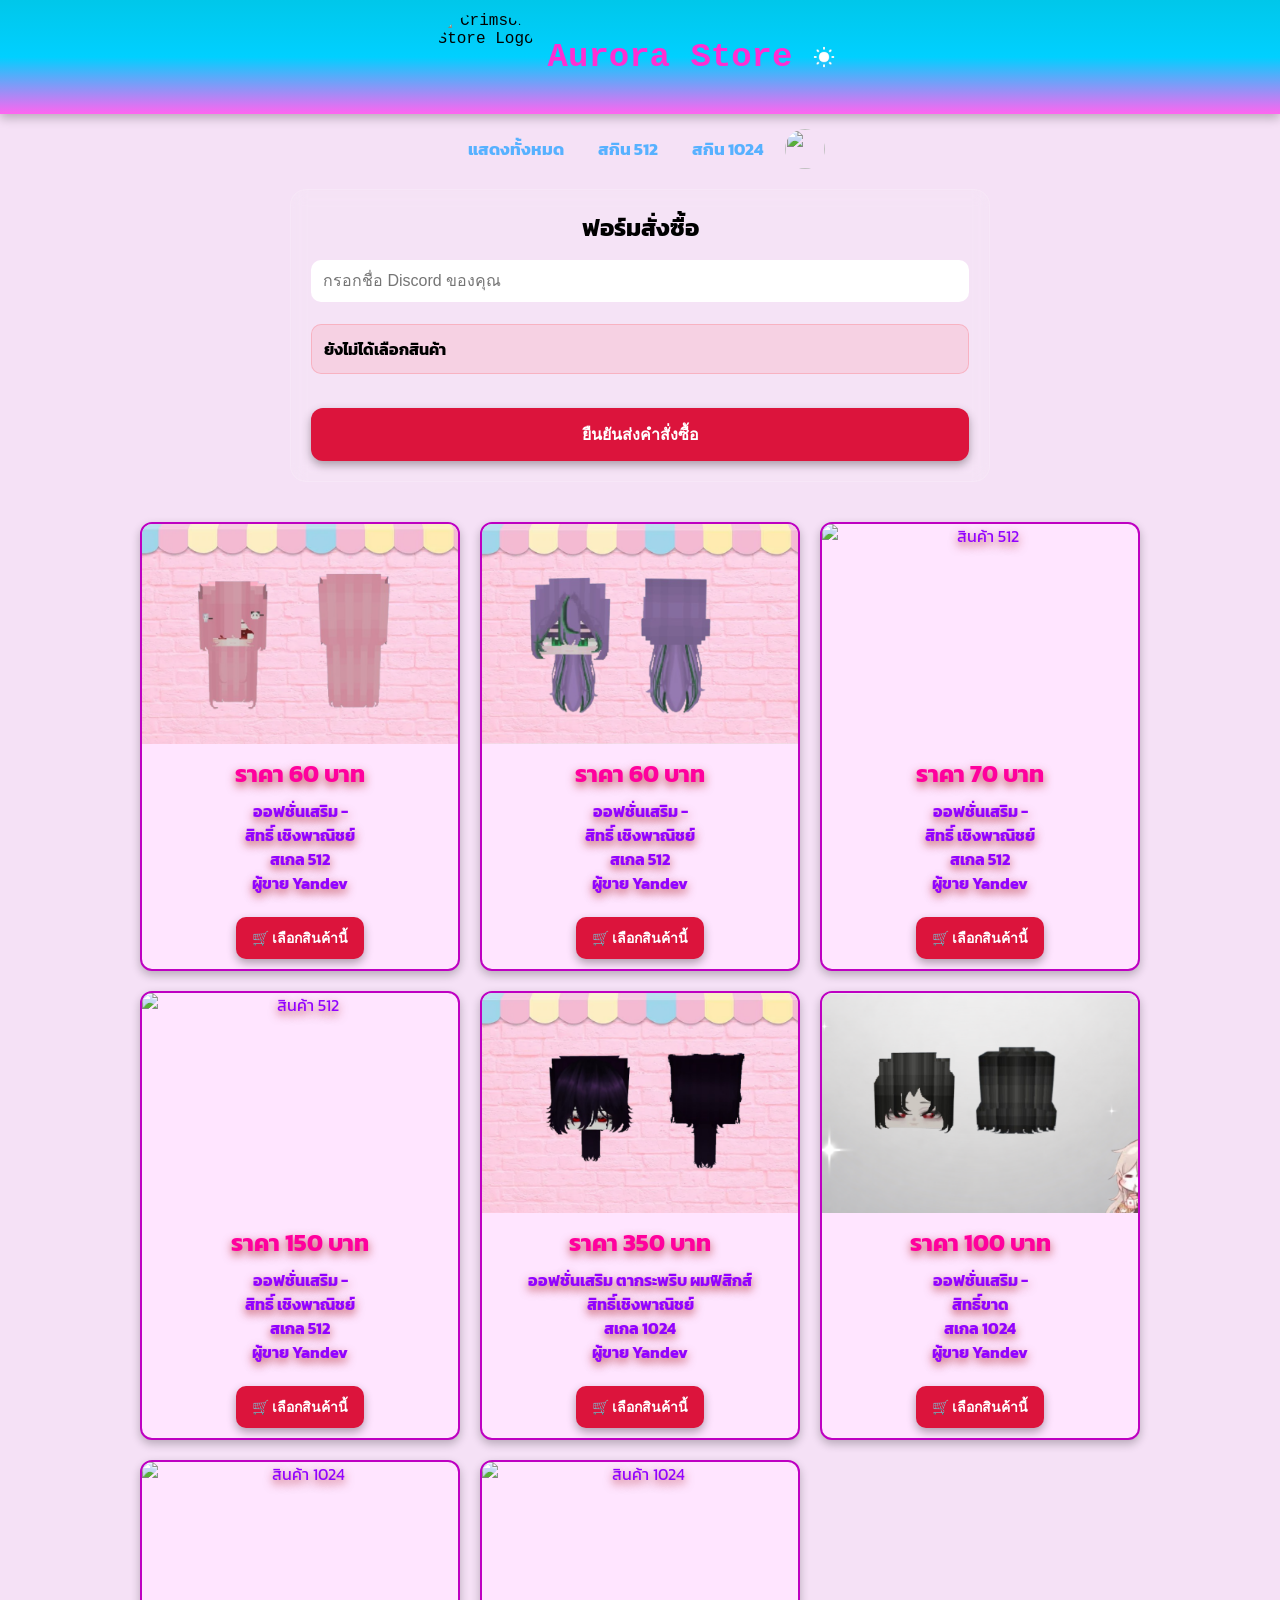
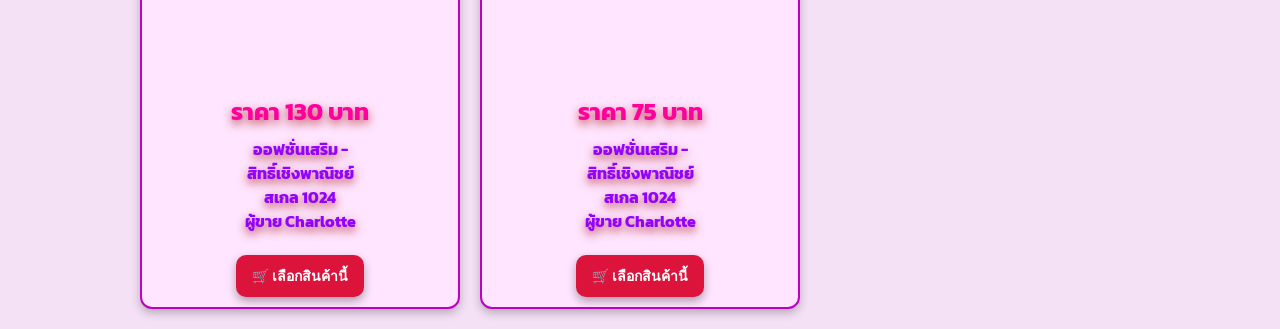
==== commit 4678c4fc: "bug product" ====
--- a/index.html
+++ b/index.html
@@ -89,7 +89,7 @@
 
     <!-- TOP BAR -->
     <header class="top-box">
-        <img  src="img/Logo.png" alt="Crimson Store Logo" class="logo">
+        <img  src="img/Logo2.png" alt="Crimson Store Logo" class="logo">
         <h1>Aurora Store</h1>
         <img src="img/light.png" alt="Theme Toggle" class="theme-icon" id="light">
     </header>
@@ -204,7 +204,7 @@
         <!-- 1024 -->
         <div class="box1 skin-1024">
             <img class="img1"
-                src="https://cdn.discordapp.com/attachments/1475440751918973040/1487094977807777973/Goth_emder_demon_2_3.png?ex=69c7e49f&is=69c6931f&hm=62193b3df31a7793323acd18aa52fc3b31e35af01c154b88bb60629d0e2e4b4a"
+                src="img/blackhairboy.png"
                 alt="สินค้า 1024">
 
             <div class="box1-text">
@@ -223,7 +223,7 @@
         <!-- 1024 -->
         <div class="box1 skin-1024">
             <img class="img1"
-                src="https://cdn.discordapp.com/attachments/1484427943005650994/1486747088762175548/227_20260326215832.png?ex=69c7f220&is=69c6a0a0&hm=4514725a7c289b0ca9ea12392fd08925147f7481516b7abfddf03bc08778eb64&"
+                src="https://cdn.discordapp.com/attachments/1484427943005650994/1486747088762175548/227_20260326215832.png?ex=69cc8f60&is=69cb3de0&hm=664453b8767f4af46579afc16e670d0e9c4c7db1730e15f5d637e620d8b7ce00&"
                 alt="สินค้า 1024">
 
             <div class="box1-text">
@@ -242,7 +242,7 @@
         <!-- 1024 -->
         <div class="box1 skin-1024">
             <img class="img1"
-                src="https://cdn.discordapp.com/attachments/1484427943005650994/1486747089349382315/227_20260326214621.png?ex=69c7f220&is=69c6a0a0&hm=e874eb99e8cb2d22ab8d2181c360ec3b2767e909759ea8c56d671e17c21dbc35&"
+                src="https://cdn.discordapp.com/attachments/1484427943005650994/1486747089349382315/227_20260326214621.png?ex=69cc8f60&is=69cb3de0&hm=42d2bc3f27da21ed4a4e4c4e60bc7772c7cc44e432918cc6903098fe91b68e54&"
                 alt="สินค้า 1024">
 
             <div class="box1-text">
@@ -475,6 +475,8 @@
     const discordInvite = document.getElementById("discord");
     discordInvite.onclick = () => {
         window.location.href = "https://discord.gg/zESpaDYM7k";
+
+        
     };
 </script>
     
--- a/style.css
+++ b/style.css
@@ -193,11 +193,7 @@
 
 /* ===== MOBILE ===== */
 @media (max-width: 480px) {
-    .top-box {
-        flex-direction: column;
-    }
-
-
+ 
     .product {
         grid-template-columns: 1fr;
         padding: 10px;
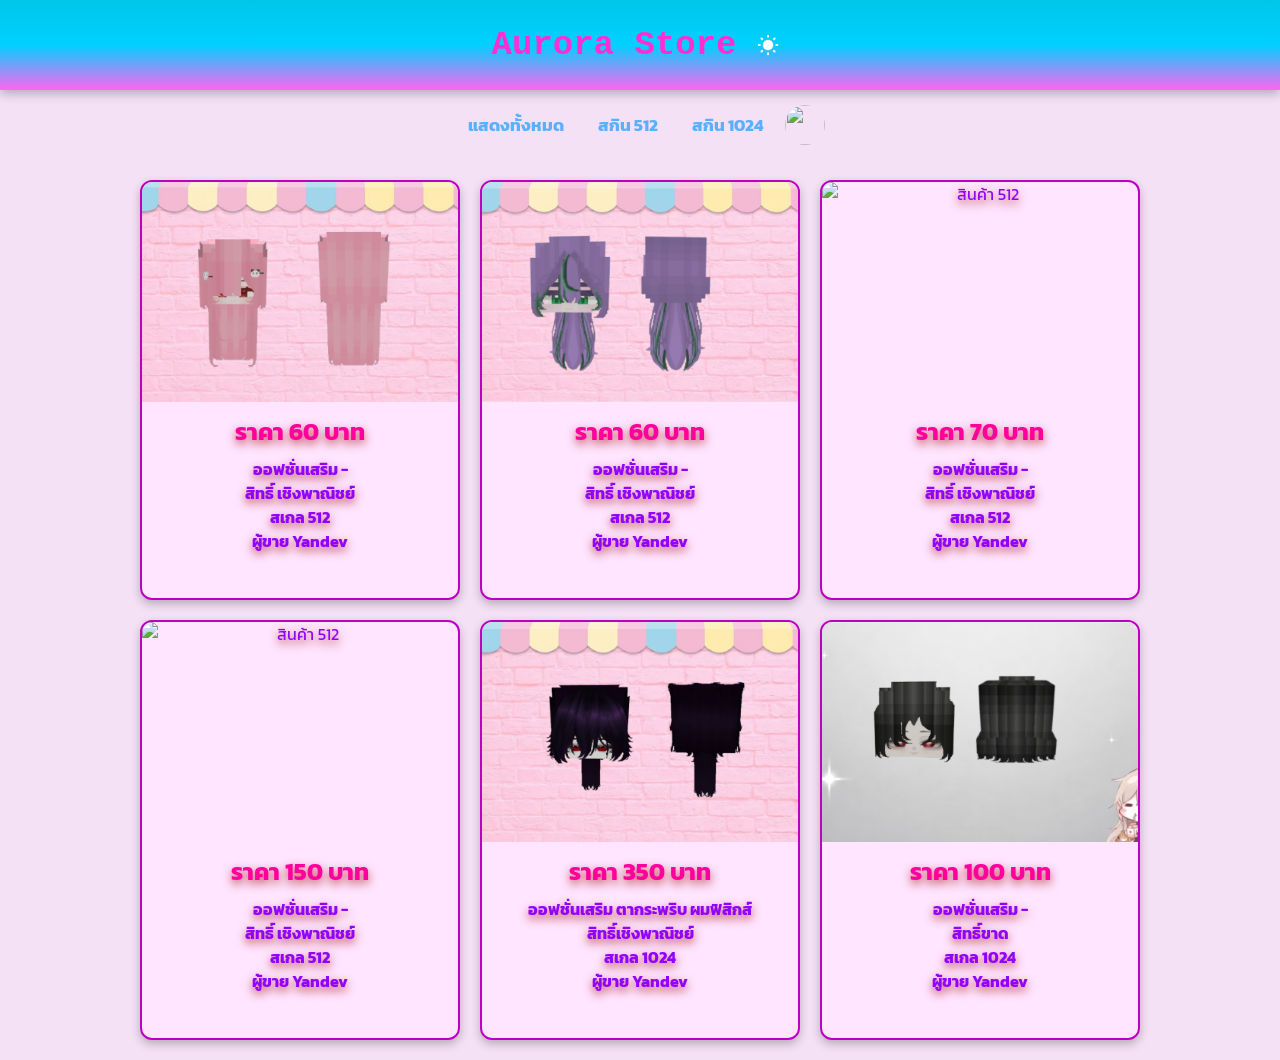
==== commit 254067c8: "remove button" ====
--- a/index.html
+++ b/index.html
@@ -89,7 +89,7 @@
 
     <!-- TOP BAR -->
     <header class="top-box">
-        <img  src="img/Logo2.png" alt="Crimson Store Logo" class="logo">
+        <!-- <img  src="img/Logo2.png" alt="Crimson Store Logo" class="logo"> -->
         <h1>Aurora Store</h1>
         <img src="img/light.png" alt="Theme Toggle" class="theme-icon" id="light">
     </header>
@@ -102,7 +102,7 @@
         <img id="discord" src="https://pngimg.com/d/discord_PNG8.png" alt="" width="40px" height="40px" style="border-radius: 50%;">
     </nav>
 
-    <!-- ฟอร์มสั่งซื้อ -->
+    <!-- ฟอร์มสั่งซื้อ
     <section class="order-form-box">
         <h2>ฟอร์มสั่งซื้อ</h2>
 
@@ -114,7 +114,7 @@
 
         <br>
         <button class="confirm-buy-btn" id="confirmBuyBtn">ยืนยันส่งคำสั่งซื้อ</button>
-    </section>
+    </section> -->
 
     <!-- PRODUCTS -->
     <main class="product">
@@ -130,9 +130,9 @@
                 <h4 class="seller">ผู้ขาย Yandev</h4>
             </div>
 
-            <div>
+            <!-- <div>
                 <button class="buy-btn" data-product="Pink Girl 512 - ราคา 60 บาท">🛒 เลือกสินค้านี้</button>
-            </div>
+            </div> -->
         </div>
 
         <div class="box1 skin-512">
@@ -146,9 +146,9 @@
                 <h4 class="seller">ผู้ขาย Yandev</h4>
             </div>
 
-            <div>
+            <!-- <div>
                 <button class="buy-btn" data-product="Violet Girl 512 - ราคา 60 บาท">🛒 เลือกสินค้านี้</button>
-            </div>
+            </div> -->
         </div>
 
                 <div class="box1 skin-512">
@@ -162,9 +162,9 @@
                 <h4 class="seller">ผู้ขาย Yandev</h4>
             </div>
 
-            <div>
+            <!-- <div>
                 <button class="buy-btn" data-product="Alicia Head 512 - ราคา 70 บาท">🛒 เลือกสินค้านี้</button>
-            </div>
+            </div> -->
         </div>
 
                         <div class="box1 skin-512">
@@ -178,9 +178,9 @@
                 <h4 class="seller">ผู้ขาย Yandev</h4>
             </div>
 
-            <div>
+            <!-- <div>
                 <button class="buy-btn" data-product="HairGrey Girl 512 - ราคา 150 บาท">🛒 เลือกสินค้านี้</button>
-            </div>
+            </div> -->
         </div>
 
 
@@ -196,9 +196,9 @@
                 <h4 class="seller">ผู้ขาย Yandev</h4>
             </div>
 
-            <div>
+            <!-- <div>
                 <button class="buy-btn" data-product="Skin Red Eye 1024 - ราคา 350 บาท">🛒 เลือกสินค้านี้</button>
-            </div>
+            </div> -->
         </div>
 
         <!-- 1024 -->
@@ -215,48 +215,12 @@
                 <h4 class="seller">ผู้ขาย Yandev</h4>
             </div>
 
-            <div>
+            <!-- <div>
                 <button class="buy-btn" data-product="Goth Ender Demon 1024 - ราคา 100 บาท">🛒 เลือกสินค้านี้</button>
-            </div>
-        </div>
-
-        <!-- 1024 -->
-        <div class="box1 skin-1024">
-            <img class="img1"
-                src="https://cdn.discordapp.com/attachments/1484427943005650994/1486747088762175548/227_20260326215832.png?ex=69cc8f60&is=69cb3de0&hm=664453b8767f4af46579afc16e670d0e9c4c7db1730e15f5d637e620d8b7ce00&"
-                alt="สินค้า 1024">
-
-            <div class="box1-text">
-                <h2 class="price">ราคา 130 บาท</h2>
-                <h4>ออฟชั่นเสริม -</h4>
-                <h4>สิทธิ์เชิงพาณิชย์</h4>
-                <h4>สเกล 1024</h4>
-                <h4 class="seller">ผู้ขาย Charlotte</h4>
-            </div>
-
-            <div>
-                <button class="buy-btn" data-product="Charlotte Skin 1024 - ราคา 130 บาท">🛒 เลือกสินค้านี้</button>
-            </div>
-        </div>
-
-        <!-- 1024 -->
-        <div class="box1 skin-1024">
-            <img class="img1"
-                src="https://cdn.discordapp.com/attachments/1484427943005650994/1486747089349382315/227_20260326214621.png?ex=69cc8f60&is=69cb3de0&hm=42d2bc3f27da21ed4a4e4c4e60bc7772c7cc44e432918cc6903098fe91b68e54&"
-                alt="สินค้า 1024">
-
-            <div class="box1-text">
-                <h2 class="price">ราคา 75 บาท</h2>
-                <h4>ออฟชั่นเสริม -</h4>
-                <h4>สิทธิ์เชิงพาณิชย์</h4>
-                <h4>สเกล 1024</h4>
-                <h4 class="seller">ผู้ขาย Charlotte</h4>
-            </div>
-
-            <div>
-                <button class="buy-btn" data-product="Charlotte Skin 1024 - ราคา 75 บาท">🛒 เลือกสินค้านี้</button>
-            </div>
-        </div>
+            </div> -->
+        </div>
+
+
 
     </main>
 
@@ -356,7 +320,7 @@
         e.preventDefault();
 
         skins512.forEach(item => item.style.display = "");
-        skins1024.forEach(item => item.style.display = "");
+        skins1024.E1ach(item => item.style.display = "");
     });
 
     // แสดงเฉพาะ 512
@@ -478,9 +442,9 @@
 
         
     };
+
+    
 </script>
     
-
 </body>
-
 </html>
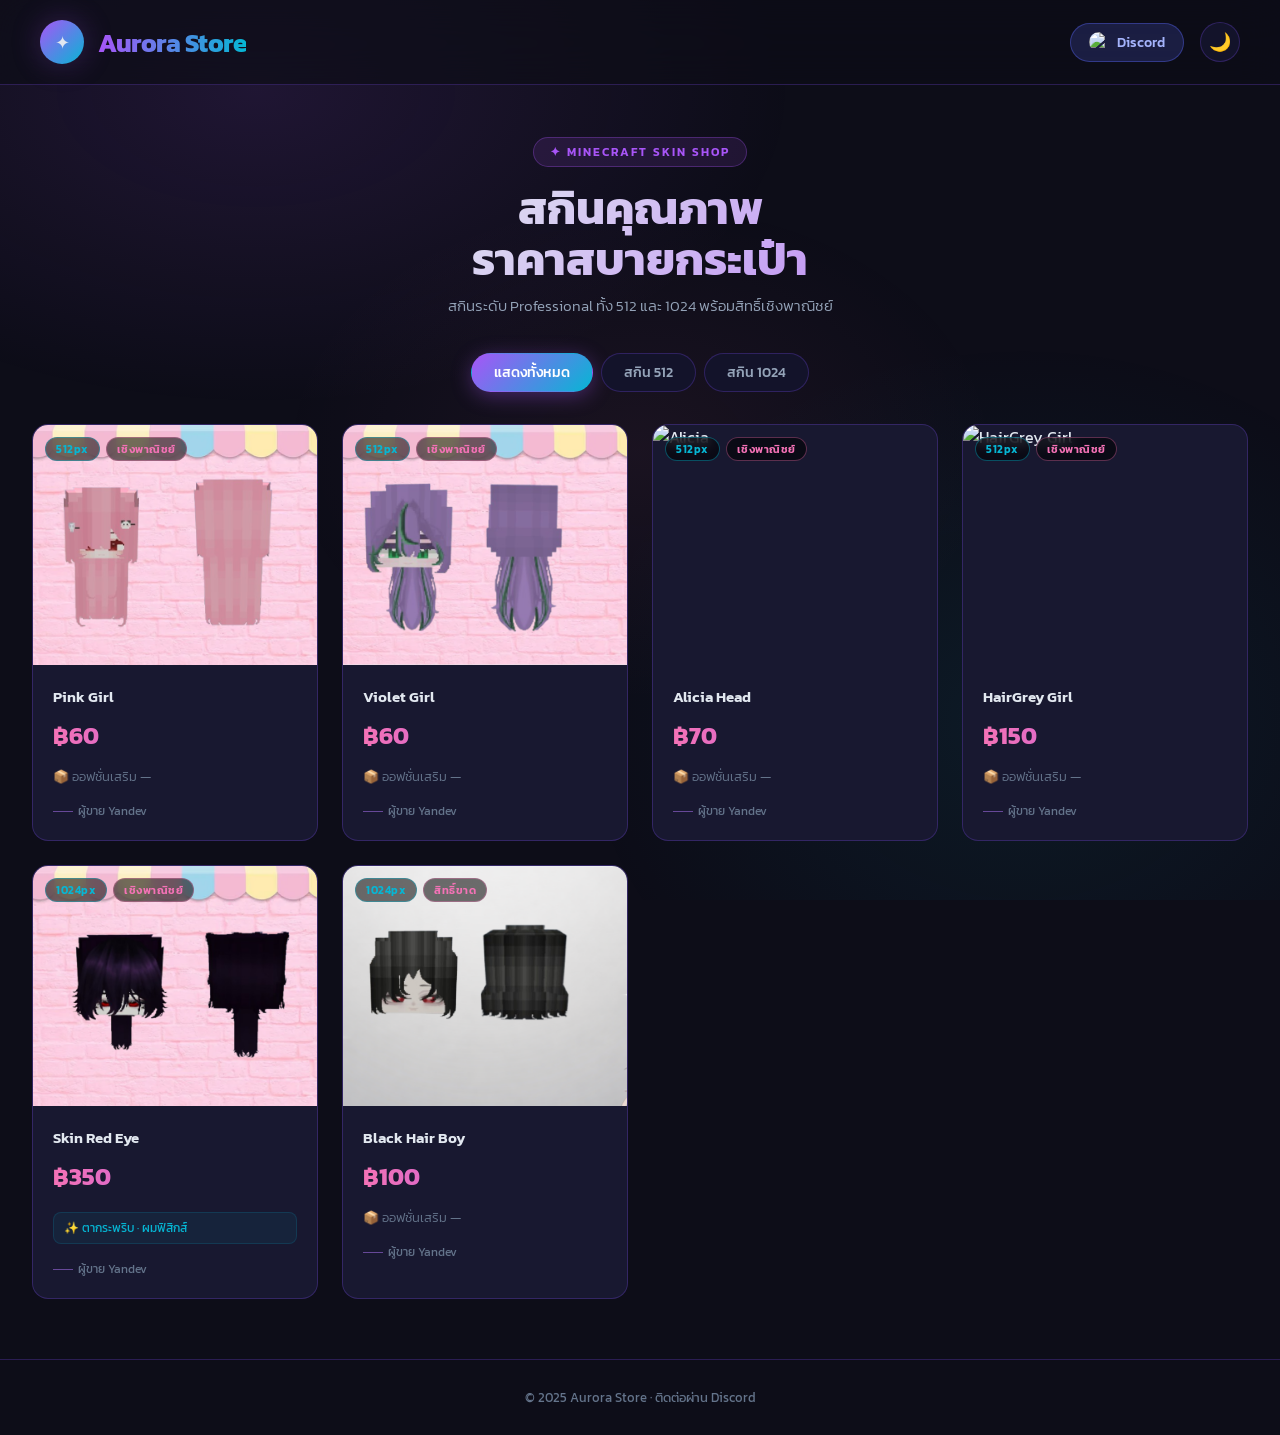
==== commit 62fd682b: "remove button" ====
--- a/index.html
+++ b/index.html
@@ -1,450 +1,665 @@
 <!DOCTYPE html>
 <html lang="th">
-
 <head>
     <meta charset="UTF-8">
     <meta name="viewport" content="width=device-width, initial-scale=1.0">
-    <title>Crimson Store</title>
-    <link rel="stylesheet" href="style.css">
-    <link rel="icon" type="image/png" href="img/logo2.png">
-
+    <title>Aurora Store</title>
+    <link rel="preconnect" href="https://fonts.googleapis.com">
+    <link href="https://fonts.googleapis.com/css2?family=Kanit:wght@300;400;500;600;700&family=Sarabun:wght@300;400;500&display=swap" rel="stylesheet">
     <style>
-        .order-form-box {
-            max-width: 700px;
-            margin: 20px auto;
+        :root {
+            --bg: #0d0d18;
+            --surface: #13132a;
+            --card: #181830;
+            --card-hover: #1f1f3e;
+            --border: rgba(130, 80, 255, 0.25);
+            --border-bright: rgba(180, 120, 255, 0.5);
+            --accent1: #a855f7;
+            --accent2: #06b6d4;
+            --accent3: #f472b6;
+            --gold: #fbbf24;
+            --text: #e2e8f0;
+            --text-dim: #94a3b8;
+            --text-muted: #64748b;
+            --glow-purple: 0 0 30px rgba(168,85,247,0.25);
+            --glow-cyan: 0 0 30px rgba(6,182,212,0.2);
+            --radius: 16px;
+        }
+
+        body.light {
+            --bg: #f0eaff;
+            --surface: #e8deff;
+            --card: #fff;
+            --card-hover: #f8f4ff;
+            --border: rgba(130, 80, 255, 0.2);
+            --border-bright: rgba(130, 80, 255, 0.4);
+            --text: #1e1040;
+            --text-dim: #4c3d8f;
+            --text-muted: #7c6faa;
+            --glow-purple: 0 4px 20px rgba(130,80,255,0.15);
+        }
+
+        * { margin: 0; padding: 0; box-sizing: border-box; }
+
+        body {
+            background-color: var(--bg);
+            color: var(--text);
+            font-family: "Kanit", sans-serif;
+            min-height: 100vh;
+            transition: background 0.4s, color 0.4s;
+            overflow-x: hidden;
+        }
+
+        /* ─── Background mesh ─── */
+        body::before {
+            content: '';
+            position: fixed;
+            inset: 0;
+            background:
+                radial-gradient(ellipse 60% 50% at 20% 10%, rgba(168,85,247,0.12) 0%, transparent 70%),
+                radial-gradient(ellipse 50% 60% at 80% 80%, rgba(6,182,212,0.08) 0%, transparent 70%),
+                radial-gradient(ellipse 40% 40% at 50% 50%, rgba(244,114,182,0.06) 0%, transparent 70%);
+            pointer-events: none;
+            z-index: 0;
+        }
+
+        /* ─── Header ─── */
+        header {
+            position: relative;
+            z-index: 10;
+            display: flex;
+            align-items: center;
+            justify-content: space-between;
+            padding: 20px 40px;
+            background: rgba(13,13,24,0.7);
+            backdrop-filter: blur(20px);
+            border-bottom: 1px solid var(--border);
+        }
+
+        body.light header {
+            background: rgba(240,234,255,0.8);
+        }
+
+        .header-brand {
+            display: flex;
+            align-items: center;
+            gap: 14px;
+        }
+
+        .logo-ring {
+            width: 44px;
+            height: 44px;
+            border-radius: 50%;
+            background: linear-gradient(135deg, var(--accent1), var(--accent2));
+            display: flex;
+            align-items: center;
+            justify-content: center;
+            font-size: 18px;
+            box-shadow: var(--glow-purple);
+        }
+
+        header h1 {
+            font-size: 26px;
+            font-weight: 700;
+            background: linear-gradient(90deg, var(--accent1), var(--accent2));
+            -webkit-background-clip: text;
+            -webkit-text-fill-color: transparent;
+            background-clip: text;
+            letter-spacing: -0.5px;
+        }
+
+        .header-actions {
+            display: flex;
+            align-items: center;
+            gap: 16px;
+        }
+
+        .discord-btn {
+            display: flex;
+            align-items: center;
+            gap: 8px;
+            padding: 8px 18px;
+            border-radius: 999px;
+            background: rgba(88,101,242,0.2);
+            border: 1px solid rgba(88,101,242,0.4);
+            color: #a5b4fc;
+            font-family: "Kanit", sans-serif;
+            font-size: 14px;
+            font-weight: 500;
+            cursor: pointer;
+            transition: 0.2s;
+            text-decoration: none;
+        }
+
+        .discord-btn:hover {
+            background: rgba(88,101,242,0.35);
+            transform: translateY(-1px);
+        }
+
+        .discord-btn img {
+            width: 20px;
+            height: 20px;
+            border-radius: 50%;
+        }
+
+        .theme-btn {
+            width: 40px;
+            height: 40px;
+            border-radius: 50%;
+            background: var(--surface);
+            border: 1px solid var(--border);
+            cursor: pointer;
+            display: flex;
+            align-items: center;
+            justify-content: center;
+            font-size: 18px;
+            transition: 0.2s;
+        }
+
+        .theme-btn:hover {
+            border-color: var(--accent1);
+            box-shadow: var(--glow-purple);
+        }
+
+        /* ─── Hero strip ─── */
+        .hero {
+            position: relative;
+            z-index: 5;
+            text-align: center;
+            padding: 52px 20px 36px;
+        }
+
+        .hero-badge {
+            display: inline-block;
+            padding: 5px 16px;
+            border-radius: 999px;
+            background: rgba(168,85,247,0.12);
+            border: 1px solid rgba(168,85,247,0.3);
+            color: var(--accent1);
+            font-size: 12px;
+            font-weight: 600;
+            letter-spacing: 2px;
+            text-transform: uppercase;
+            margin-bottom: 16px;
+        }
+
+        .hero h2 {
+            font-size: clamp(28px, 5vw, 46px);
+            font-weight: 700;
+            line-height: 1.1;
+            background: linear-gradient(135deg, #e2e8f0 30%, var(--accent1) 100%);
+            -webkit-background-clip: text;
+            -webkit-text-fill-color: transparent;
+            background-clip: text;
+        }
+
+        body.light .hero h2 {
+            background: linear-gradient(135deg, #1e1040 30%, var(--accent1) 100%);
+            -webkit-background-clip: text;
+            background-clip: text;
+        }
+
+        .hero p {
+            color: var(--text-dim);
+            font-size: 15px;
+            margin-top: 10px;
+            font-weight: 300;
+        }
+
+        /* ─── Nav filter ─── */
+        nav {
+            position: relative;
+            z-index: 5;
+            display: flex;
+            justify-content: center;
+            gap: 8px;
+            padding: 0 20px 32px;
+            flex-wrap: wrap;
+        }
+
+        nav a {
+            text-decoration: none;
+            padding: 8px 22px;
+            border-radius: 999px;
+            font-size: 14px;
+            font-weight: 500;
+            font-family: "Kanit", sans-serif;
+            border: 1px solid var(--border);
+            color: var(--text-dim);
+            transition: 0.25s;
+            background: var(--surface);
+        }
+
+        nav a:hover,
+        nav a.active {
+            background: linear-gradient(135deg, var(--accent1), var(--accent2));
+            color: white;
+            border-color: transparent;
+            box-shadow: 0 4px 20px rgba(168,85,247,0.35);
+        }
+
+        /* ─── Product Grid ─── */
+        main.product {
+            position: relative;
+            z-index: 5;
+            display: grid;
+            grid-template-columns: repeat(auto-fill, minmax(280px, 1fr));
+            gap: 24px;
+            padding: 0 32px 60px;
+            max-width: 1400px;
+            margin: 0 auto;
+        }
+
+        /* ─── Card ─── */
+        .box1 {
+            background: var(--card);
+            border: 1px solid var(--border);
+            border-radius: var(--radius);
+            overflow: hidden;
+            display: flex;
+            flex-direction: column;
+            transition: transform 0.3s, border-color 0.3s, box-shadow 0.3s;
+            position: relative;
+        }
+
+        .box1::before {
+            content: '';
+            position: absolute;
+            inset: 0;
+            border-radius: var(--radius);
+            background: linear-gradient(135deg, rgba(168,85,247,0.05), rgba(6,182,212,0.05));
+            opacity: 0;
+            transition: 0.3s;
+            pointer-events: none;
+        }
+
+        .box1:hover {
+            transform: translateY(-8px);
+            border-color: var(--border-bright);
+            box-shadow: var(--glow-purple), 0 20px 60px rgba(0,0,0,0.4);
+        }
+
+        .box1:hover::before { opacity: 1; }
+
+        /* card image wrapper */
+        .card-img-wrap {
+            position: relative;
+            overflow: hidden;
+            height: 240px;
+        }
+
+        .img1 {
+            width: 100%;
+            height: 100%;
+            object-fit: cover;
+            display: block;
+            transition: transform 0.5s ease;
+        }
+
+        .box1:hover .img1 { transform: scale(1.06); }
+
+        /* badges */
+        .card-badges {
+            position: absolute;
+            top: 12px;
+            left: 12px;
+            right: 12px;
+            display: flex;
+            gap: 6px;
+            flex-wrap: wrap;
+        }
+
+        .badge {
+            padding: 3px 10px;
+            border-radius: 999px;
+            font-size: 11px;
+            font-weight: 600;
+            letter-spacing: 0.5px;
+        }
+
+        .badge-scale {
+            background: rgba(0,0,0,0.55);
+            color: var(--accent2);
+            border: 1px solid rgba(6,182,212,0.4);
+            backdrop-filter: blur(6px);
+        }
+
+        .badge-license {
+            background: rgba(0,0,0,0.55);
+            color: var(--accent3);
+            border: 1px solid rgba(244,114,182,0.35);
+            backdrop-filter: blur(6px);
+        }
+
+        /* card body */
+        .box1-text {
             padding: 20px;
-            border-radius: 16px;
-            background: rgba(255, 255, 255, 0.08);
-            backdrop-filter: blur(8px);
-            border: 1px solid rgba(255, 255, 255, 0.15);
-        }
-
-        .order-form-box h2 {
-            margin-bottom: 15px;
+            flex: 1;
+            display: flex;
+            flex-direction: column;
+            gap: 6px;
+        }
+
+        .card-product-name {
+            font-size: 15px;
+            font-weight: 600;
+            color: var(--text);
+        }
+
+        .price {
+            font-size: 24px;
+            font-weight: 700;
+            background: linear-gradient(90deg, var(--accent3), var(--accent1));
+            -webkit-background-clip: text;
+            -webkit-text-fill-color: transparent;
+            background-clip: text;
+            margin: 4px 0 8px;
+        }
+
+        .card-meta {
+            display: flex;
+            flex-direction: column;
+            gap: 3px;
+            font-size: 13px;
+            color: var(--text-muted);
+            font-weight: 300;
+        }
+
+        .card-meta span { display: flex; align-items: center; gap: 5px; }
+
+        .seller {
+            margin-top: 10px;
+            font-size: 12px;
+            color: var(--text-muted);
+            display: flex;
+            align-items: center;
+            gap: 5px;
+        }
+
+        .seller::before {
+            content: '';
+            width: 20px;
+            height: 1px;
+            background: var(--border-bright);
+        }
+
+        /* optional badge on card */
+        .card-options {
+            margin-top: 4px;
+            padding: 6px 10px;
+            border-radius: 8px;
+            background: rgba(6,182,212,0.07);
+            border: 1px solid rgba(6,182,212,0.15);
+            font-size: 12px;
+            color: var(--accent2);
+            font-weight: 400;
+        }
+
+        /* ─── Footer ─── */
+        footer {
+            position: relative;
+            z-index: 5;
             text-align: center;
-        }
-
-        .order-form-box input {
-            width: 100%;
-            padding: 12px;
-            margin-bottom: 12px;
-            border: none;
-            border-radius: 10px;
-            outline: none;
-            font-size: 16px;
-            box-sizing: border-box;
-        }
-
-        .selected-product {
-            margin-top: 10px;
-            padding: 12px;
-            border-radius: 10px;
-            background: rgba(255, 0, 0, 0.08);
-            border: 1px solid rgba(255, 0, 0, 0.15);
-            font-weight: bold;
-        }
-
-        .confirm-buy-btn {
-            width: 100%;
-            padding: 14px;
-            border: none;
-            border-radius: 12px;
-            cursor: pointer;
-            font-size: 16px;
-            font-weight: bold;
-            background: crimson;
-            color: white;
-            transition: 0.2s;
-        }
-
-        .confirm-buy-btn:hover {
-            transform: scale(1.02);
-            opacity: 0.95;
-        }
-
-        .confirm-buy-btn:disabled {
-            opacity: 0.6;
-            cursor: not-allowed;
-        }
-
-        .buy-btn {
-            cursor: pointer;
-            padding: 10px 16px;
-            border: none;
-            border-radius: 10px;
-            background: crimson;
-            color: white;
-            font-weight: bold;
-            margin-bottom: 10px;
-        }
-
-        .buy-btn:hover {
-            opacity: 0.9;
-        }
+            padding: 28px;
+            border-top: 1px solid var(--border);
+            color: var(--text-muted);
+            font-size: 13px;
+        }
+
+        /* ─── Responsive ─── */
+        @media (max-width: 768px) {
+            header { padding: 16px 20px; }
+            main.product { padding: 0 16px 48px; gap: 16px; }
+            .hero { padding: 36px 16px 24px; }
+        }
+
+        @media (max-width: 480px) {
+            main.product { grid-template-columns: 1fr; }
+        }
+
+        /* ─── Scroll fade-in ─── */
+        .box1 {
+            animation: fadeUp 0.5s ease both;
+        }
+
+        @keyframes fadeUp {
+            from { opacity: 0; transform: translateY(20px); }
+            to   { opacity: 1; transform: translateY(0); }
+        }
+
+        .box1:nth-child(1) { animation-delay: 0.05s; }
+        .box1:nth-child(2) { animation-delay: 0.10s; }
+        .box1:nth-child(3) { animation-delay: 0.15s; }
+        .box1:nth-child(4) { animation-delay: 0.20s; }
+        .box1:nth-child(5) { animation-delay: 0.25s; }
+        .box1:nth-child(6) { animation-delay: 0.30s; }
     </style>
 </head>
-
 <body id="body">
 
-
-    <!-- TOP BAR -->
-    <header class="top-box">
-        <!-- <img  src="img/Logo2.png" alt="Crimson Store Logo" class="logo"> -->
-        <h1>Aurora Store</h1>
-        <img src="img/light.png" alt="Theme Toggle" class="theme-icon" id="light">
+    <!-- HEADER -->
+    <header>
+        <div class="header-brand">
+            <div class="logo-ring">✦</div>
+            <h1>Aurora Store</h1>
+        </div>
+        <div class="header-actions">
+            <a class="discord-btn" id="discord" href="#">
+                <img src="https://pngimg.com/d/discord_PNG8.png" alt="Discord">
+                Discord
+            </a>
+            <button class="theme-btn" id="theme-toggle" title="เปลี่ยนธีม">🌙</button>
+        </div>
     </header>
+
+    <!-- HERO -->
+    <section class="hero">
+        <div class="hero-badge">✦ Minecraft Skin Shop</div>
+        <h2>สกินคุณภาพ<br>ราคาสบายกระเป๋า</h2>
+        <p>สกินระดับ Professional ทั้ง 512 และ 1024 พร้อมสิทธิ์เชิงพาณิชย์</p>
+    </section>
 
     <!-- NAV -->
     <nav>
-        <a href="#" id="show-all">แสดงทั้งหมด</a>
+        <a href="#" id="show-all" class="active">แสดงทั้งหมด</a>
         <a href="#" id="show-512">สกิน 512</a>
         <a href="#" id="show-1024">สกิน 1024</a>
-        <img id="discord" src="https://pngimg.com/d/discord_PNG8.png" alt="" width="40px" height="40px" style="border-radius: 50%;">
     </nav>
-
-    <!-- ฟอร์มสั่งซื้อ
-    <section class="order-form-box">
-        <h2>ฟอร์มสั่งซื้อ</h2>
-
-        <input type="text" id="customerDiscord" placeholder="กรอกชื่อ Discord ของคุณ">
-
-        <div class="selected-product" id="selectedProductBox">
-            ยังไม่ได้เลือกสินค้า
-        </div>
-
-        <br>
-        <button class="confirm-buy-btn" id="confirmBuyBtn">ยืนยันส่งคำสั่งซื้อ</button>
-    </section> -->
 
     <!-- PRODUCTS -->
     <main class="product">
 
+        <!-- 512 products -->
         <div class="box1 skin-512">
-            <img class="img1" src="img/pinkgirl.png" alt="สินค้า 512">
-
+            <div class="card-img-wrap">
+                <img class="img1" src="img/pinkgirl.png" alt="Pink Girl">
+                <div class="card-badges">
+                    <span class="badge badge-scale">512px</span>
+                    <span class="badge badge-license">เชิงพาณิชย์</span>
+                </div>
+            </div>
             <div class="box1-text">
-                <h2 class="price">ราคา 60 บาท</h2>
-                <h4>ออฟชั่นเสริม -</h4>
-                <h4>สิทธิ์ เชิงพาณิชย์</h4>
-                <h4>สเกล 512</h4>
-                <h4 class="seller">ผู้ขาย Yandev</h4>
-            </div>
-
-            <!-- <div>
-                <button class="buy-btn" data-product="Pink Girl 512 - ราคา 60 บาท">🛒 เลือกสินค้านี้</button>
-            </div> -->
+                <div class="card-product-name">Pink Girl</div>
+                <div class="price">฿60</div>
+                <div class="card-meta">
+                    <span>📦 ออฟชั่นเสริม —</span>
+                </div>
+                <div class="seller">ผู้ขาย Yandev</div>
+            </div>
         </div>
 
         <div class="box1 skin-512">
-            <img class="img1" src="img/violetgirl.png" alt="สินค้า 512">
-
+            <div class="card-img-wrap">
+                <img class="img1" src="img/violetgirl.png" alt="Violet Girl">
+                <div class="card-badges">
+                    <span class="badge badge-scale">512px</span>
+                    <span class="badge badge-license">เชิงพาณิชย์</span>
+                </div>
+            </div>
             <div class="box1-text">
-                <h2 class="price">ราคา 60 บาท</h2>
-                <h4>ออฟชั่นเสริม -</h4>
-                <h4>สิทธิ์ เชิงพาณิชย์</h4>
-                <h4>สเกล 512</h4>
-                <h4 class="seller">ผู้ขาย Yandev</h4>
-            </div>
-
-            <!-- <div>
-                <button class="buy-btn" data-product="Violet Girl 512 - ราคา 60 บาท">🛒 เลือกสินค้านี้</button>
-            </div> -->
-        </div>
-
-                <div class="box1 skin-512">
-            <img class="img1" src="img/Alicia.png" alt="สินค้า 512">
-
+                <div class="card-product-name">Violet Girl</div>
+                <div class="price">฿60</div>
+                <div class="card-meta">
+                    <span>📦 ออฟชั่นเสริม —</span>
+                </div>
+                <div class="seller">ผู้ขาย Yandev</div>
+            </div>
+        </div>
+
+        <div class="box1 skin-512">
+            <div class="card-img-wrap">
+                <img class="img1" src="img/Alicia.png" alt="Alicia">
+                <div class="card-badges">
+                    <span class="badge badge-scale">512px</span>
+                    <span class="badge badge-license">เชิงพาณิชย์</span>
+                </div>
+            </div>
             <div class="box1-text">
-                <h2 class="price">ราคา 70 บาท</h2>
-                <h4>ออฟชั่นเสริม -</h4>
-                <h4>สิทธิ์ เชิงพาณิชย์</h4>
-                <h4>สเกล 512</h4>
-                <h4 class="seller">ผู้ขาย Yandev</h4>
-            </div>
-
-            <!-- <div>
-                <button class="buy-btn" data-product="Alicia Head 512 - ราคา 70 บาท">🛒 เลือกสินค้านี้</button>
-            </div> -->
-        </div>
-
-                        <div class="box1 skin-512">
-            <img class="img1" src="img/HairGreyGirl.png" alt="สินค้า 512">
-
+                <div class="card-product-name">Alicia Head</div>
+                <div class="price">฿70</div>
+                <div class="card-meta">
+                    <span>📦 ออฟชั่นเสริม —</span>
+                </div>
+                <div class="seller">ผู้ขาย Yandev</div>
+            </div>
+        </div>
+
+        <div class="box1 skin-512">
+            <div class="card-img-wrap">
+                <img class="img1" src="img/HairGreyGirl.png" alt="HairGrey Girl">
+                <div class="card-badges">
+                    <span class="badge badge-scale">512px</span>
+                    <span class="badge badge-license">เชิงพาณิชย์</span>
+                </div>
+            </div>
             <div class="box1-text">
-                <h2 class="price">ราคา 150 บาท</h2>
-                <h4>ออฟชั่นเสริม -</h4>
-                <h4>สิทธิ์ เชิงพาณิชย์</h4>
-                <h4>สเกล 512</h4>
-                <h4 class="seller">ผู้ขาย Yandev</h4>
-            </div>
-
-            <!-- <div>
-                <button class="buy-btn" data-product="HairGrey Girl 512 - ราคา 150 บาท">🛒 เลือกสินค้านี้</button>
-            </div> -->
-        </div>
-
-
-        <!-- 1024 -->
+                <div class="card-product-name">HairGrey Girl</div>
+                <div class="price">฿150</div>
+                <div class="card-meta">
+                    <span>📦 ออฟชั่นเสริม —</span>
+                </div>
+                <div class="seller">ผู้ขาย Yandev</div>
+            </div>
+        </div>
+
+        <!-- 1024 products -->
         <div class="box1 skin-1024">
-            <img class="img1" src="img/skinredeye.png" alt="สินค้า 1024">
-
+            <div class="card-img-wrap">
+                <img class="img1" src="img/skinredeye.png" alt="Skin Red Eye">
+                <div class="card-badges">
+                    <span class="badge badge-scale">1024px</span>
+                    <span class="badge badge-license">เชิงพาณิชย์</span>
+                </div>
+            </div>
             <div class="box1-text">
-                <h2 class="price">ราคา 350 บาท</h2>
-                <h4>ออฟชั่นเสริม ตากระพริบ ผมฟิสิกส์</h4>
-                <h4>สิทธิ์เชิงพาณิชย์</h4>
-                <h4>สเกล 1024</h4>
-                <h4 class="seller">ผู้ขาย Yandev</h4>
-            </div>
-
-            <!-- <div>
-                <button class="buy-btn" data-product="Skin Red Eye 1024 - ราคา 350 บาท">🛒 เลือกสินค้านี้</button>
-            </div> -->
-        </div>
-
-        <!-- 1024 -->
+                <div class="card-product-name">Skin Red Eye</div>
+                <div class="price">฿350</div>
+                <div class="card-options">✨ ตากระพริบ · ผมฟิสิกส์</div>
+                <div class="seller">ผู้ขาย Yandev</div>
+            </div>
+        </div>
+
         <div class="box1 skin-1024">
-            <img class="img1"
-                src="img/blackhairboy.png"
-                alt="สินค้า 1024">
-
+            <div class="card-img-wrap">
+                <img class="img1" src="img/blackhairboy.png" alt="Black Hair Boy">
+                <div class="card-badges">
+                    <span class="badge badge-scale">1024px</span>
+                    <span class="badge badge-license">สิทธิ์ขาด</span>
+                </div>
+            </div>
             <div class="box1-text">
-                <h2 class="price">ราคา 100 บาท</h2>
-                <h4>ออฟชั่นเสริม -</h4>
-                <h4>สิทธิ์ขาด</h4>
-                <h4>สเกล 1024</h4>
-                <h4 class="seller">ผู้ขาย Yandev</h4>
-            </div>
-
-            <!-- <div>
-                <button class="buy-btn" data-product="Goth Ender Demon 1024 - ราคา 100 บาท">🛒 เลือกสินค้านี้</button>
-            </div> -->
-        </div>
-
-
+                <div class="card-product-name">Black Hair Boy</div>
+                <div class="price">฿100</div>
+                <div class="card-meta">
+                    <span>📦 ออฟชั่นเสริม —</span>
+                </div>
+                <div class="seller">ผู้ขาย Yandev</div>
+            </div>
+        </div>
 
     </main>
 
-  <script>
-    // =========================
-    // กันคลิกขวา + กัน DevTools
-    // =========================
-
-    // กันคลิกขวา
-    document.addEventListener("contextmenu", function (e) {
-        e.preventDefault();
-        alert("ไม่อนุญาตให้คลิกขวา");
-    });
-
-    // กันปุ่มลัดต่าง ๆ
-    document.addEventListener("keydown", function (e) {
-        // F12
-        if (e.key === "F12") {
+    <footer>
+        © 2025 Aurora Store · ติดต่อผ่าน Discord
+    </footer>
+
+    <script>
+        // กันคลิกขวา + กัน DevTools
+        document.addEventListener("contextmenu", e => { e.preventDefault(); alert("ไม่อนุญาตให้คลิกขวา"); });
+        document.addEventListener("keydown", function(e) {
+            if (e.key === "F12" || (e.ctrlKey && e.key.toLowerCase() === "u") ||
+                (e.ctrlKey && e.shiftKey && ["i","j","c"].includes(e.key.toLowerCase())) ||
+                (e.ctrlKey && e.key.toLowerCase() === "s")) {
+                e.preventDefault();
+                alert("ไม่อนุญาต");
+                return false;
+            }
+        });
+
+        // Theme toggle
+        const body = document.getElementById("body");
+        const themeBtn = document.getElementById("theme-toggle");
+        let isLight = localStorage.getItem("theme") === "light";
+
+        function applyTheme() {
+            if (isLight) {
+                body.classList.add("light");
+                themeBtn.textContent = "☀️";
+            } else {
+                body.classList.remove("light");
+                themeBtn.textContent = "🌙";
+            }
+        }
+
+        applyTheme();
+
+        themeBtn.addEventListener("click", () => {
+            isLight = !isLight;
+            localStorage.setItem("theme", isLight ? "light" : "dark");
+            applyTheme();
+        });
+
+        // Filter buttons
+        const btnAll  = document.getElementById("show-all");
+        const btn512  = document.getElementById("show-512");
+        const btn1024 = document.getElementById("show-1024");
+        const skins512  = document.querySelectorAll(".skin-512");
+        const skins1024 = document.querySelectorAll(".skin-1024");
+        const navLinks  = document.querySelectorAll("nav a");
+
+        function setActive(el) {
+            navLinks.forEach(a => a.classList.remove("active"));
+            el.classList.add("active");
+        }
+
+        btnAll.addEventListener("click", e => {
+            e.preventDefault(); setActive(btnAll);
+            skins512.forEach(i => i.style.display = "");
+            skins1024.forEach(i => i.style.display = "");
+        });
+
+        btn512.addEventListener("click", e => {
+            e.preventDefault(); setActive(btn512);
+            skins512.forEach(i => i.style.display = "");
+            skins1024.forEach(i => i.style.display = "none");
+        });
+
+        btn1024.addEventListener("click", e => {
+            e.preventDefault(); setActive(btn1024);
+            skins512.forEach(i => i.style.display = "none");
+            skins1024.forEach(i => i.style.display = "");
+        });
+
+        // Discord button
+        document.getElementById("discord").addEventListener("click", e => {
             e.preventDefault();
-            alert("ไม่อนุญาตให้เปิด Developer Tools");
-            return false;
-        }
-
-        // Ctrl + U
-        if (e.ctrlKey && e.key.toLowerCase() === "u") {
-            e.preventDefault();
-            alert("ไม่อนุญาตให้ดู Source Code");
-            return false;
-        }
-
-        // Ctrl + Shift + I
-        if (e.ctrlKey && e.shiftKey && e.key.toLowerCase() === "i") {
-            e.preventDefault();
-            alert("ไม่อนุญาตให้เปิด Developer Tools");
-            return false;
-        }
-
-        // Ctrl + Shift + J
-        if (e.ctrlKey && e.shiftKey && e.key.toLowerCase() === "j") {
-            e.preventDefault();
-            alert("ไม่อนุญาตให้เปิด Console");
-            return false;
-        }
-
-        // Ctrl + Shift + C
-        if (e.ctrlKey && e.shiftKey && e.key.toLowerCase() === "c") {
-            e.preventDefault();
-            alert("ไม่อนุญาตให้ Inspect Element");
-            return false;
-        }
-
-        // Ctrl + S
-        if (e.ctrlKey && e.key.toLowerCase() === "s") {
-            e.preventDefault();
-            alert("ไม่อนุญาตให้บันทึกหน้าเว็บ");
-            return false;
-        }
-    });
-
-    const body = document.getElementById("body");
-    const lightTheme = document.getElementById("light");
-
-    // โหลด theme ที่เคยเลือกไว้
-    let savedTheme = localStorage.getItem("theme");
-
-    if (savedTheme === "dark") {
-        body.classList.add("dark-mode");
-        lightTheme.src = "img/moon.png";
-    } else {
-        body.classList.remove("dark-mode");
-        lightTheme.src = "img/light.png";
-    }
-
-    // ปุ่มเปลี่ยนธีม
-    lightTheme.onclick = () => {
-        body.classList.toggle("dark-mode");
-
-        if (body.classList.contains("dark-mode")) {
-            lightTheme.src = "img/moon.png";
-            localStorage.setItem("theme", "dark");
-        } else {
-            lightTheme.src = "img/light.png";
-            localStorage.setItem("theme", "light");
-        }
-    };
-
-    // ปุ่มกรองสินค้า
-    const btnAll = document.getElementById("show-all");
-    const btn512 = document.getElementById("show-512");
-    const btn1024 = document.getElementById("show-1024");
-
-    const skins512 = document.querySelectorAll(".skin-512");
-    const skins1024 = document.querySelectorAll(".skin-1024");
-
-    // แสดงทั้งหมด
-    btnAll.addEventListener("click", function (e) {
-        e.preventDefault();
-
-        skins512.forEach(item => item.style.display = "");
-        skins1024.E1ach(item => item.style.display = "");
-    });
-
-    // แสดงเฉพาะ 512
-    btn512.addEventListener("click", function (e) {
-        e.preventDefault();
-
-        skins512.forEach(item => item.style.display = "");
-        skins1024.forEach(item => item.style.display = "none");
-    });
-
-    // แสดงเฉพาะ 1024
-    btn1024.addEventListener("click", function (e) {
-        e.preventDefault();
-
-        skins512.forEach(item => item.style.display = "none");
-        skins1024.forEach(item => item.style.display = "");
-    });
-
-    const webhookURL = "https://discordapp.com/api/webhooks/1487825421830717660/y2moPqd-0Fp2s76onLwv1XAoaJT82PeWZ9RT7G6mWxogdmKkpIdv0hK9LCj8N0RI3gra";
-
-    const buyButtons = document.querySelectorAll(".buy-btn");
-    const customerDiscord = document.getElementById("customerDiscord");
-    const selectedProductBox = document.getElementById("selectedProductBox");
-    const confirmBuyBtn = document.getElementById("confirmBuyBtn");
-    const staffUid = "1405831980473389126";
-    let selectedProduct = "";
-
-    // เลือกสินค้า
-    buyButtons.forEach(button => {
-        button.addEventListener("click", function () {
-            alert("จะซื้อกรุณาเข้า Discord ก่อนน้า");
-            selectedProduct = this.getAttribute("data-product");
-            selectedProductBox.textContent = "สินค้าที่เลือก: " + selectedProduct;
-
-            window.scrollTo({
-                top: 0,
-                behavior: "smooth"
-            });
+            window.location.href = "https://discord.gg/zESpaDYM7k";
         });
-    });
-
-    // ยืนยันส่งคำสั่งซื้อ
-    confirmBuyBtn.addEventListener("click", async function () {
-        const discordName = customerDiscord.value.trim();
-
-        if (!selectedProduct) {
-            alert("กรุณาเลือกสินค้าก่อน");
-            return;
-        }
-
-        if (!discordName) {
-            alert("กรุณากรอกชื่อ Discord");
-            customerDiscord.focus();
-            return;
-        }
-
-        confirmBuyBtn.disabled = true;
-        confirmBuyBtn.textContent = "กำลังส่งคำสั่งซื้อ...";
-
-        const payload = {
-            embeds: [
-                {
-                    title: "🛒 มีคำสั่งซื้อใหม่จาก Crimson Store",
-                    description: `ลูกค้ากดยืนยันสั่งซื้อจากหน้าเว็บ ชื่อตัวแทนผู้ขาย <@${staffUid}>`,
-                    color: 16711680,
-                    fields: [
-                        {
-                            name: "👤 ชื่อ Discord",
-                            value: discordName,
-                            inline: false
-                        },
-                        {
-                            name: "📦 สินค้าที่สั่ง",
-                            value: selectedProduct,
-                            inline: false
-                        },
-                        {
-                            name: "⏰ เวลา",
-                            value: new Date().toLocaleString("th-TH"),
-                            inline: false
-                        }
-                    ],
-                    footer: {
-                        text: "Crimson Store Order System"
-                    }
-                }
-            ]
-        };
-
-        try {
-            const response = await fetch(webhookURL, {
-                method: "POST",
-                headers: {
-                    "Content-Type": "application/json"
-                },
-                body: JSON.stringify(payload)
-            });
-
-            if (response.ok) {
-                alert("ส่งคำสั่งซื้อสำเร็จแล้ว🛒✅!");
-                customerDiscord.value = "";
-                selectedProduct = "";
-                selectedProductBox.textContent = "ยังไม่ได้เลือกสินค้า";
-            } else {
-                alert("ส่งไม่สำเร็จ");
-            }
-        } catch (error) {
-            console.error("Webhook Error:", error);
-            alert("เกิดข้อผิดพลาดในการส่ง webhook");
-        } finally {
-            confirmBuyBtn.disabled = false;
-            confirmBuyBtn.textContent = "ยืนยันส่งคำสั่งซื้อ";
-        }
-    });
-
-    const discordInvite = document.getElementById("discord");
-    discordInvite.onclick = () => {
-        window.location.href = "https://discord.gg/zESpaDYM7k";
-
-        
-    };
-
-    
-</script>
-    
+
+        // Example buttons (from your snippet)
+        // exampleBtn1 → ""
+        // exampleBtn2 → drive folder 1
+        // exampleBtn3 → drive folder 2
+    </script>
 </body>
 </html>
